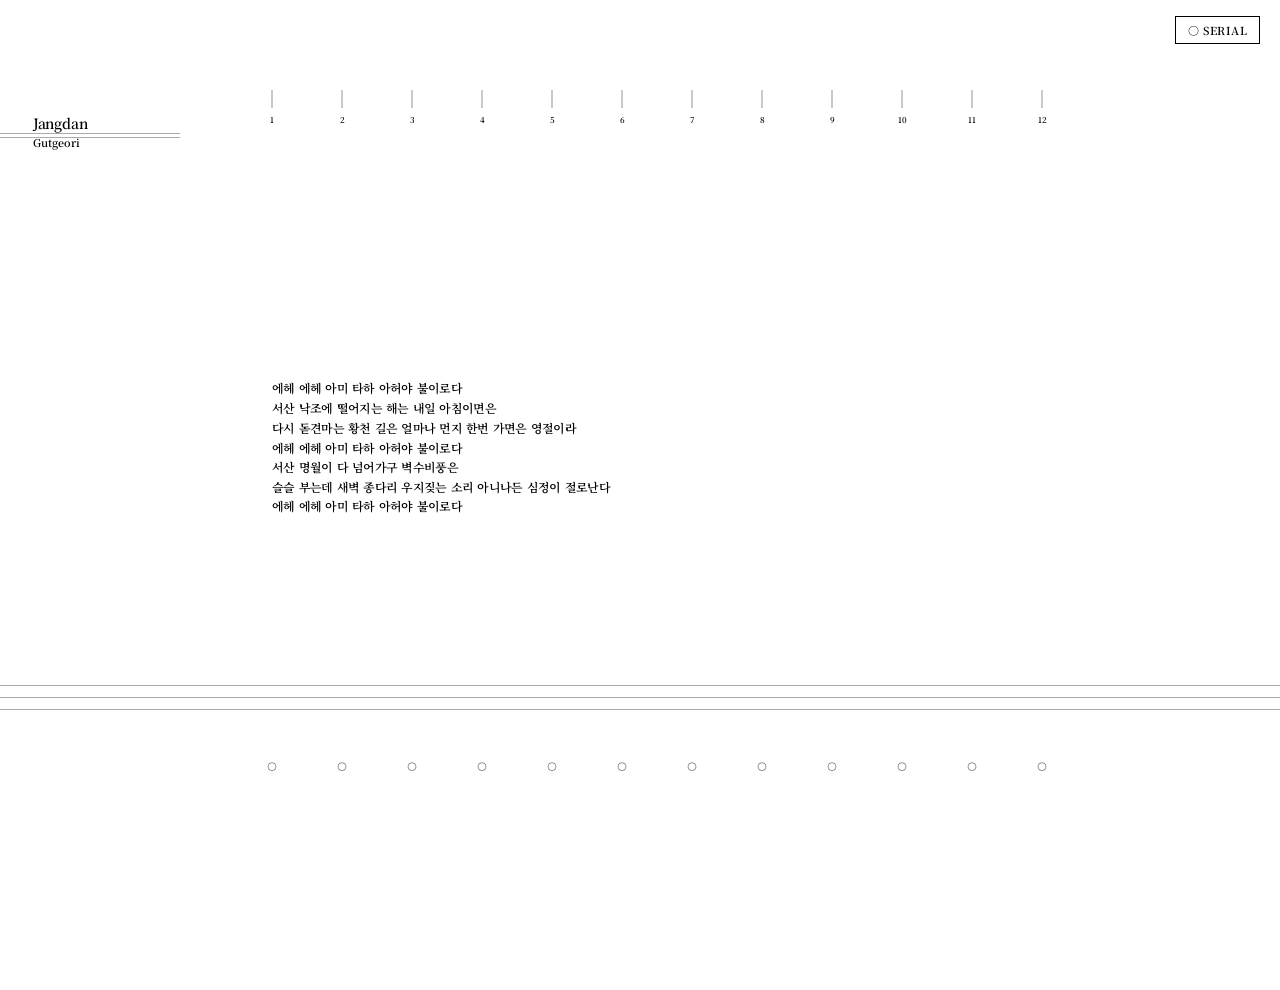
==== index.html @ 8abed6fc "Update index.html" ====
<!DOCTYPE html>
<html lang="ko">
<head>
<meta charset="UTF-8">
<meta name="viewport" content="width=device-width, initial-scale=1.0">
<title>Jangdan / Gutgeori</title>
<link rel="preconnect" href="https://fonts.googleapis.com">
<link rel="preconnect" href="https://fonts.gstatic.com" crossorigin>
<link href="https://fonts.googleapis.com/css2?family=Noto+Serif+KR:wght@300;400;500;600;700;800;900&display=swap" rel="stylesheet">
<style>
  * { margin: 0; padding: 0; box-sizing: border-box; -webkit-font-smoothing: antialiased; }

  body { background: #fff; width: 100vw; height: 100vh; overflow: hidden; }

  .screen {
    position: relative;
    width: 1920px; height: 1080px;
    transform-origin: top left;
    background: #fff;
    font-family: "Noto Serif KR", serif;
  }

  .label-jangdan {
    position: absolute;
    top: 35px; left: 49px;
    width: 118px; height: 28px;
    color: #000; font-size: 21px; font-weight: 600;
    line-height: normal; letter-spacing: -0.48px; white-space: nowrap;
  }

  .label-gutgeori {
    position: absolute;
    top: 68px; left: 49px;
    width: 118px; height: 27px;
    color: #000; font-size: 16px; font-weight: 600;
    line-height: normal; white-space: nowrap;
  }

  .rhythm-line {
    transform: scaleY(0.5);
    transform-origin: top left;
    position: absolute;
    top: 65px; left: 0;
    width: 180px; height: 1px;
    background: #000;
  }

  .lyrics-block {
    position: absolute;
    top: 435px; left: 408px;
    width: 570px; height: 205px;
    color: #000; font-size: 18px; font-weight: 600;
    line-height: 25.5px; overflow: hidden;
  }
  .lyrics-block p { white-space: nowrap; margin-bottom: 4px; }

  .translate-line {
    transform: scaleY(0.5);
    transform-origin: top left;
    position: absolute;
    left: 0; right: 0;
    height: 1px; background: #000;
  }

  #serial-btn {
    position: fixed;
    top: 16px; right: 20px;
    background: none;
    border: 1px solid #000;
    padding: 5px 12px;
    font-family: "Noto Serif KR", serif;
    font-size: 11px; font-weight: 600;
    cursor: pointer; z-index: 9999;
    letter-spacing: 0.5px;
    color: #000;
    transition: color 0.2s;
  }
  #serial-btn:hover { background: #f5f5f5; }
</style>
</head>
<body>
<button id="serial-btn" onclick="connectSerial()">○ SERIAL</button>
<div class="screen" id="screen">

  <div class="rhythm-line" style="top:65px;"></div>
  <div class="rhythm-line" style="top:71px;"></div>

  <div class="label-jangdan">Jangdan</div>
  <div class="label-gutgeori">Gutgeori</div>

  <svg style="position:absolute;top:0;left:0;width:1920px;height:1080px;pointer-events:none;overflow:visible;" id="ruler-svg"></svg>

  <div class="lyrics-block">
    <p>에헤 에헤 아미 타하 아허야 불이로다</p>
    <p>서산 낙조에 떨어지는 해는 내일 아침이면은</p>
    <p>다시 돋견마는 황천 길은 얼마나 먼지 한번 가면은 영절이라</p>
    <p>에헤 에헤 아미 타하 아허야 불이로다</p>
    <p>서산 명월이 다 넘어가구 벽수비풍은</p>
    <p>슬슬 부는데 새벽 종다리 우지짖는 소리 아니나든 심정이 절로난다</p>
    <p>에헤 에헤 아미 타하 아허야 불이로다</p>
  </div>

  <div class="translate-line" style="top:929px;"></div>
  <div class="translate-line" style="top:911px;"></div>
  <div class="translate-line" style="top:893px;"></div>

</div>

<script>
  /* ── ruler tick 위치: 408px 시작, 간격 97px 고정 ── */
  const TICK_XS = (function() {
    const xs = []; let x = 408;
    for (let i = 0; i < 12; i++) { xs.push(x); x += 105; }
    return xs;
  })();
  const TICK_WIDTH    = TICK_XS[1] - TICK_XS[0]; // 첫 간격 기준 (가변)
  const TB_LEFT  = TICK_XS[0];       // 408
  const TB_RIGHT = TICK_XS[11];      // 1068
  const TB_W     = TB_RIGHT - TB_LEFT;

  /* ruler 요소 — beat line 초기화 시 제거용 */
  const rulerTickLines  = [];
  const rulerDotCircles = [];

  (function () {
    const svg = document.getElementById('ruler-svg');
    const NS  = 'http://www.w3.org/2000/svg';
    const TICK_TOP = 0, TICK_H = 27, TICK_BTM = TICK_TOP + TICK_H;
    const NUM_Y = 50, DOT_Y = 1015, DOT_R = 6;

    for (let i = 0; i < 12; i++) {
      const cx = TICK_XS[i];

      const txt = document.createElementNS(NS, 'text');
      txt.setAttribute('x', cx); txt.setAttribute('y', NUM_Y);
      txt.setAttribute('text-anchor', 'middle');
      txt.setAttribute('font-family', '"Noto Serif KR", serif');
      txt.setAttribute('font-size', '12'); txt.setAttribute('font-weight', '600');
      txt.setAttribute('fill', '#000');
      txt.textContent = i + 1;
      svg.appendChild(txt);

      const ln = document.createElementNS(NS, 'line');
      ln.setAttribute('x1', cx); ln.setAttribute('y1', TICK_TOP);
      ln.setAttribute('x2', cx); ln.setAttribute('y2', TICK_BTM);
      ln.setAttribute('stroke', '#000'); ln.setAttribute('stroke-width', '0.65');
      svg.appendChild(ln);
      rulerTickLines.push(ln);

      const c = document.createElementNS(NS, 'circle');
      c.setAttribute('cx', cx); c.setAttribute('cy', DOT_Y); c.setAttribute('r', DOT_R);
      c.setAttribute('fill', 'none'); c.setAttribute('stroke', '#000');
      c.setAttribute('stroke-width', '0.65');
      svg.appendChild(c);
      rulerDotCircles.push(c);
    }
  })();

  /* ── 반응형 scale ── */
  let currentScale = 1;
  function scaleScreen() {
    const el = document.getElementById('screen');
    currentScale = Math.min(window.innerWidth / 1920, window.innerHeight / 1080);
    el.style.transform  = `scale(${currentScale})`;
    el.style.marginLeft = `${(window.innerWidth  - 1920 * currentScale) / 2}px`;
    el.style.marginTop  = `${(window.innerHeight - 1080 * currentScale) / 2}px`;

    const marginX = (window.innerWidth - 1920 * currentScale) / 2;
    const extraPx = marginX / currentScale;

    document.querySelectorAll('.rhythm-line').forEach(el => {
      /* 왼쪽 끝까지 연장, 오른쪽은 화면 기준 180px */
      el.style.left  = `${-extraPx}px`;
      el.style.width = `${180 / currentScale + extraPx}px`;
    });
    document.querySelectorAll('.translate-line').forEach(el => {
      /* 양쪽 끝 모두 화면 끝까지 연장 */
      el.style.left  = `${-extraPx}px`;
      el.style.right = `${-extraPx}px`;
    });
  }
  scaleScreen();
  window.addEventListener('resize', scaleScreen);

  /* ══════════════════════════
     PLAY / PAUSE / REPLAY 로직
  ══════════════════════════ */
  const screenEl = document.getElementById('screen');

  const LINE_START_X = -10, LINE_END_X = 1960, ERASE_DUR = 2000;
  function easeOut(t) { return 1 - Math.pow(1 - t, 3); }

  const SENTENCES = [
    "에헤 에헤 아미 타하 아허야 불이로다",
    "서산 낙조에 떨어지는 해는 내일 아침이면은",
    "다시 돋견마는 황천 길은 얼마나 먼지 한번 가면은 영절이라",
    "에헤 에헤 아미 타하 아허야 불이로다",
    "서산 명월이 다 넘어가구 벽수비풍은",
    "슬슬 부는데 새벽 종다리 우지짖는 소리 아니나든 심정이 절로난다",
    "에헤 에헤 아미 타하 아허야 불이로다"
  ];
  const BEAT_PATTERN = [3, 0, 2, 3, 1, 1, 3, 0, 2, 3, 1, 1];
  const ALL_WORDS = SENTENCES.join(' ').split(' ').reduce((acc, w, i, arr) => {
    if (w === '아미' && arr[i + 1] === '타하') acc.push('아미 타하');
    else if (w === '타하' && arr[i - 1] === '아미') { }
    else acc.push(w);
    return acc;
  }, []);

  const ROW_TOP_START = 457;
  const ROW_GAP       = 26;
  const BEAT_MS       = 500;
  const NUM_BASE_X    = 1900;

  /* tick별 width: 다음 tick까지 거리 */
  function tickWidth(col) {
    if (col < 11) return TICK_XS[col + 1] - TICK_XS[col];
    return 200;
  }

  function buildEvents() {
    const events = [];
    let wc = 0, beat = 0;
    while (wc < ALL_WORDS.length) {
      const col = beat % 12, row = Math.floor(beat / 12), style = BEAT_PATTERN[col];
      let word = null;
      if (style !== 0 && wc < ALL_WORDS.length) word = ALL_WORDS[wc++];
      events.push({ word, row, col, style });
      beat++;
      if (style === 0 && wc >= ALL_WORDS.length) break;
    }
    while (beat % 12 !== 0) {
      events.push({ word: null, row: Math.floor(beat / 12), col: beat % 12, style: BEAT_PATTERN[beat % 12] });
      beat++;
    }
    return events;
  }

  function getWordStyle(style) {
    const base = `position:absolute;color:#000;font-family:"Noto Serif KR",serif;
      font-size:18px;font-style:normal;line-height:normal;
      white-space:nowrap;
      cursor:ew-resize;user-select:none;`;
    if (style === 3) return base + 'font-weight:800;';
    if (style === 2) return base + 'font-weight:500;';
    if (style === 1) return base + 'font-weight:500;letter-spacing:11px;';
    return base;
  }

  let appState    = 'idle';
  const EVENTS    = buildEvents();
  const TOTAL_DUR = EVENTS.length * BEAT_MS;
  let wordElapsed = 0, wordStartTs = null, wordRafId = null, nextBeatIdx = 0;
  let wordEls     = [];
  let timeBar     = null, coverBox = null;
  let playbackRate = 1;
  const rowOffsets = [0, 0, 0, 0, 0];

  /* ── Beat Line System ── */
  const COL_DOT_Y    = 1015;
  const LINE_EXT_H   = 1100;
  const LINE_EXT_DUR = 400;
  const DRAG_FULL_PX = 80;
  const SYNC_RATIO   = 0.7;

  let beatLineSvg      = null;
  let beatLineEls      = [];
  let beatDotEls       = [];
  let beatDotOffsetX   = Array(12).fill(0);
  let beatDotOffsetY   = Array(12).fill(0);
  let beatLineExtended = Array(12).fill(false);
  let colLatestWordEl  = Array(12).fill(null);
  let colBaseY         = Array(12).fill(1015);
  let lastSentRow      = -1;
  let colDragCol       = -1;
  let colDragStartMX   = 0, colDragStartMY = 0;
  let colDragStartOff  = 0, colDragStartOffY = 0;
  let dragAxis         = null;

  function styleBaseY(style) {
    if (style === 3) return COL_DOT_Y - 50;
    if (style === 2) return COL_DOT_Y;
    return COL_DOT_Y + 50;
  }

  function applyDynamicStyle(el, baseStyle, t) {
    t = Math.max(-1, Math.min(1, t));
    let weight, spacing;
    if (baseStyle === 3) {
      weight = t >= 0 ? 800 : 800 + (500-800)*(-t); spacing = 0;
    } else if (baseStyle === 2) {
      const tn = t * (80/50);
      if (t >= 0) { weight = 500 + 300 * Math.min(tn, 1); spacing = 0; }
      else         { weight = 500; spacing = 11 * Math.min(-tn, 1); }
    } else if (baseStyle === 1) {
      if (t >= 0) { weight = 500 + 300 * t; spacing = 11 * (1 - t); }
      else        { weight = 500; spacing = 11; }
    } else return;
    el.style.fontWeight    = Math.round(weight / 100) * 100;
    el.style.letterSpacing = spacing > 0.1 ? spacing + 'px' : '';
  }

  function initBeatLines() {
    const NS = 'http://www.w3.org/2000/svg';
    lastSentRow = -1;
    beatDotOffsetX.fill(0); beatDotOffsetY.fill(0);
    colLatestWordEl.fill(null);
    colBaseY.fill(COL_DOT_Y);

    if (beatLineSvg) {
      beatLineEls.forEach((ln, i) => {
        beatLineExtended[i] = false;
        animateLineExtend(i, 0);
        const x = TICK_XS[i];
        if (beatDotEls[i]) { beatDotEls[i].setAttribute('cx', x); beatDotEls[i].setAttribute('cy', COL_DOT_Y); beatDotEls[i].setAttribute('fill', 'none'); }
        if (ln) { ln.setAttribute('x2', x); ln.setAttribute('y2', 0); }
      });
      return;
    }

    rulerTickLines.forEach(el => el.remove());
    rulerDotCircles.forEach(el => el.remove());

    beatLineSvg = document.createElementNS(NS, 'svg');
    beatLineSvg.style.cssText = `position:absolute;top:0;left:0;width:1920px;height:1200px;pointer-events:none;overflow:visible;z-index:15;`;
    screenEl.appendChild(beatLineSvg);

    for (let i = 0; i < 12; i++) {
      const x = TICK_XS[i];
      const ln = document.createElementNS(NS, 'line');
      ln.setAttribute('x1', x); ln.setAttribute('y1', 0);
      ln.setAttribute('x2', x); ln.setAttribute('y2', 0);
      ln.setAttribute('stroke', '#000'); ln.setAttribute('stroke-width', '0.65');
      beatLineSvg.appendChild(ln); beatLineEls.push(ln);

      const dot = document.createElementNS(NS, 'circle');
      dot.setAttribute('cx', x); dot.setAttribute('cy', COL_DOT_Y);
      dot.setAttribute('r', 6); dot.setAttribute('fill', 'none');
      dot.setAttribute('stroke', '#000'); dot.setAttribute('stroke-width', '0.65');
      dot.style.pointerEvents = 'all'; dot.style.cursor = 'move';
      beatLineSvg.appendChild(dot); beatDotEls.push(dot);

      (function(col) {
        dot.addEventListener('mousedown', (e) => {
          if (e.button !== 0) return;
          colDragCol = col; colDragStartMX = e.clientX; colDragStartMY = e.clientY;
          colDragStartOff = beatDotOffsetX[col]; colDragStartOffY = beatDotOffsetY[col];
          dragAxis = null;
          e.preventDefault(); e.stopPropagation();
        });
        dot.addEventListener('dblclick', (e) => { e.stopPropagation(); resetBeatLine(col); });
      })(i);
    }
  }

  window.addEventListener('mousemove', (e) => {
    if (colDragCol < 0) return;
    if (dragAxis === null) {
      const adx = Math.abs(e.clientX - colDragStartMX);
      const ady = Math.abs(e.clientY - colDragStartMY);
      if (adx >= 5 || ady >= 5) dragAxis = adx >= ady ? 'x' : 'y';
      else return;
    }
    const col = colDragCol;
    const dx  = (e.clientX - colDragStartMX) / currentScale;
    const dy  = (e.clientY - colDragStartMY) / currentScale;

    if (dragAxis === 'x') {
      beatDotOffsetX[col] = colDragStartOff + dx * SYNC_RATIO;
      const dotY = colBaseY[col] + beatDotOffsetY[col];
      const dotX = TICK_XS[col] + beatDotOffsetX[col] * dotY / LINE_EXT_H;
      if (beatDotEls[col])  beatDotEls[col].setAttribute('cx', dotX);
      if (beatLineEls[col]) beatLineEls[col].setAttribute('x2', TICK_XS[col] + beatDotOffsetX[col]);
    } else {
      const rawOff = colDragStartOffY + dy * SYNC_RATIO;
      const minOff = colBaseY[col] === COL_DOT_Y - 50 ?   0 : colBaseY[col] === COL_DOT_Y + 50 ? -100 : -50;
      const maxOff = colBaseY[col] === COL_DOT_Y + 50 ?   0 : colBaseY[col] === COL_DOT_Y - 50 ?  100 :  50;
      beatDotOffsetY[col] = Math.max(minOff, Math.min(maxOff, rawOff));
      const dotY = colBaseY[col] + beatDotOffsetY[col];
      const interp = TICK_XS[col] + beatDotOffsetX[col] * dotY / LINE_EXT_H;
      if (beatDotEls[col]) { beatDotEls[col].setAttribute('cx', interp); beatDotEls[col].setAttribute('cy', dotY); }
      const el = colLatestWordEl[col];
      if (el && el._baseStyle !== undefined) applyDynamicStyle(el, el._baseStyle, -beatDotOffsetY[col] / DRAG_FULL_PX);
    }
  });
  window.addEventListener('mouseup', () => { colDragCol = -1; dragAxis = null; });

  /* ── Ruler 토글 ── */
  let rulerLinesCollapsed = false;
  const rulerResetOverlay = document.createElement('div');
  rulerResetOverlay.style.cssText = `position:absolute;top:0;left:${TB_LEFT}px;width:${TB_W}px;height:27px;cursor:pointer;z-index:16;`;
  rulerResetOverlay.addEventListener('click', () => {
    const dur = 400;
    if (!rulerLinesCollapsed) {
      rulerLinesCollapsed = true;
      for (let col = 0; col < 12; col++) {
        const fromX2 = parseFloat(beatLineEls[col]?.getAttribute('x2')) || TICK_XS[col];
        const fromY2 = parseFloat(beatLineEls[col]?.getAttribute('y2')) || 0;
        let ts0 = null;
        (function(c, fx2, fy2) {
          function anim(ts) {
            if (!ts0) ts0 = ts;
            const t = Math.min((ts - ts0) / dur, 1), ease = 1 - Math.pow(1 - t, 3);
            if (beatLineEls[c]) { beatLineEls[c].setAttribute('x2', fx2+(TICK_XS[c]-fx2)*ease); beatLineEls[c].setAttribute('y2', fy2+(27-fy2)*ease); }
            if (t < 1) requestAnimationFrame(anim);
            else { beatLineExtended[c] = false; if (beatLineEls[c]) { beatLineEls[c].setAttribute('x2', TICK_XS[c]); beatLineEls[c].setAttribute('y2', 27); } }
          }
          requestAnimationFrame(anim);
        })(col, fromX2, fromY2);
      }
    } else {
      rulerLinesCollapsed = false;
      for (let col = 0; col < 12; col++) {
        const targetX2 = TICK_XS[col] + beatDotOffsetX[col];
        let ts0 = null;
        (function(c, tx2) {
          function anim(ts) {
            if (!ts0) ts0 = ts;
            const t = Math.min((ts - ts0) / dur, 1), ease = 1 - Math.pow(1 - t, 3);
            if (beatLineEls[c]) { beatLineEls[c].setAttribute('x2', TICK_XS[c] + (tx2 - TICK_XS[c]) * ease); beatLineEls[c].setAttribute('y2', 27 + (LINE_EXT_H - 27) * ease); }
            if (t < 1) requestAnimationFrame(anim);
            else { beatLineExtended[c] = true; if (beatLineEls[c]) { beatLineEls[c].setAttribute('x2', tx2); beatLineEls[c].setAttribute('y2', LINE_EXT_H); } }
          }
          requestAnimationFrame(anim);
        })(col, targetX2);
      }
    }
  });

  function resetBeatLine(col) {
    const fromX = beatDotOffsetX[col], fromY = beatDotOffsetY[col];
    const dur = 350; let ts0 = null;
    function anim(ts) {
      if (!ts0) ts0 = ts;
      const t = Math.min((ts - ts0) / dur, 1), ease = 1 - Math.pow(1 - t, 3);
      const curOffX = fromX*(1-ease), curOffY = fromY*(1-ease);
      const dotY = colBaseY[col] + curOffY;
      const dotX = TICK_XS[col] + curOffX * dotY / LINE_EXT_H;
      if (beatDotEls[col])  { beatDotEls[col].setAttribute('cx', dotX); beatDotEls[col].setAttribute('cy', dotY); }
      if (beatLineEls[col]) beatLineEls[col].setAttribute('x2', TICK_XS[col] + curOffX);
      const el = colLatestWordEl[col];
      if (el && el._baseStyle !== undefined) applyDynamicStyle(el, el._baseStyle, -curOffY / DRAG_FULL_PX);
      if (t < 1) requestAnimationFrame(anim);
      else {
        beatDotOffsetX[col] = 0; beatDotOffsetY[col] = 0;
        const baseY = colBaseY[col];
        if (beatDotEls[col])  { beatDotEls[col].setAttribute('cx', TICK_XS[col]); beatDotEls[col].setAttribute('cy', baseY); }
        if (beatLineEls[col]) { beatLineEls[col].setAttribute('x2', TICK_XS[col]); beatLineEls[col].setAttribute('y2', beatLineExtended[col] ? LINE_EXT_H : 0); }
      }
    }
    requestAnimationFrame(anim);
  }

  function animateLineExtend(col, targetY2) {
    const ln = beatLineEls[col]; if (!ln) return;
    const startY2 = parseFloat(ln.getAttribute('y2')) || 0;
    if (Math.abs(startY2 - targetY2) < 1) return;
    const dur = LINE_EXT_DUR; let ts0 = null;
    function anim(ts) {
      if (!ts0) ts0 = ts;
      const t = Math.min((ts - ts0) / dur, 1), ease = 1 - Math.pow(1 - t, 3);
      ln.setAttribute('y2', startY2 + (targetY2 - startY2) * ease);
      if (t < 1) requestAnimationFrame(anim);
      else { ln.setAttribute('y2', targetY2); beatLineExtended[col] = (targetY2 > 0); }
    }
    requestAnimationFrame(anim);
  }

  let numElsCreated = false;
  const numHandles  = [];

  function setBtn(l) { /* 버튼 없음 — 콘솔만 */ console.log('[state]', l); }

  function createNumHandles() {
    if (numElsCreated) { numHandles.forEach(h => h.el.style.visibility = 'visible'); return; }
    numElsCreated = true;
    for (let n = 0; n < 5; n++) {
      const el = document.createElement('div');
      const top = ROW_TOP_START + n * ROW_GAP;
      el.style.cssText = `position:absolute;top:${top}px;left:${NUM_BASE_X}px;
        transform:translateX(-50%);width:35px;text-align:center;color:#000;
        font-family:"Noto Serif KR",serif;font-size:12px;font-weight:600;
        line-height:normal;cursor:ew-resize;user-select:none;visibility:hidden;z-index:20;`;
      el.textContent = n + 1;
      screenEl.appendChild(el);
      numHandles.push({ el, row: n, currentX: NUM_BASE_X });
      setupNumDrag(numHandles[n]);
    }
  }

  let rowDragging = false, rowDragIdx = -1, rowDragStartMX = 0, rowDragStartOffset = 0, rowDragStartNumX = 0;

  function startRowDrag(rowIdx, mouseX) {
    rowDragging = true; rowDragIdx = rowIdx; rowDragStartMX = mouseX;
    rowDragStartOffset = rowOffsets[rowIdx];
    rowDragStartNumX   = numHandles[rowIdx] ? numHandles[rowIdx].currentX : NUM_BASE_X;
  }

  window.addEventListener('mousemove', (e) => {
    if (!rowDragging) return;
    const dx = (e.clientX - rowDragStartMX) / currentScale;
    const handle = numHandles[rowDragIdx];
    if (handle) { handle.currentX = (((rowDragStartNumX + dx) % 1920) + 1920) % 1920; handle.el.style.left = handle.currentX + 'px'; }
    rowOffsets[rowDragIdx] = rowDragStartOffset + dx;
    wordEls.forEach(({ el, originalLeft, row }) => {
      if (row === rowDragIdx) el.style.left = ((( originalLeft + rowOffsets[rowDragIdx]) % 1920 + 1920) % 1920) + 'px';
    });
  });
  window.addEventListener('mouseup', () => { rowDragging = false; });

  function resetRowAnim(rowIdx) {
    const handle = numHandles[rowIdx];
    const fromX = handle ? handle.currentX : NUM_BASE_X;
    const fromOffset = rowOffsets[rowIdx];
    const dur = 350; let startTs = null;
    function anim(ts) {
      if (!startTs) startTs = ts;
      const t = Math.min((ts - startTs) / dur, 1), ease = 1 - Math.pow(1 - t, 3);
      rowOffsets[rowIdx] = fromOffset * (1 - ease);
      if (handle) { handle.currentX = fromX + (NUM_BASE_X - fromX) * ease; handle.el.style.left = handle.currentX + 'px'; }
      wordEls.forEach(({ el, originalLeft, row }) => {
        if (row === rowIdx) el.style.left = (((originalLeft + rowOffsets[rowIdx]) % 1920 + 1920) % 1920) + 'px';
      });
      if (t < 1) requestAnimationFrame(anim);
      else { rowOffsets[rowIdx] = 0; if (handle) { handle.currentX = NUM_BASE_X; handle.el.style.left = NUM_BASE_X + 'px'; } }
    }
    requestAnimationFrame(anim);
  }

  function setupNumDrag(handle) {
    handle.el.addEventListener('mousedown', (e) => {
      if (e.button !== 0) return;
      startRowDrag(handle.row, e.clientX);
      e.preventDefault(); e.stopPropagation();
    });
    handle.el.addEventListener('dblclick', (e) => { e.stopPropagation(); resetRowAnim(handle.row); });
  }

  /* ── 키보드 / 시리얼 공용 액션 함수 ── */
  let selectedCol = -1;
  const COL_MOVE_STEP = 10;
  const ROW_MOVE_STEP = 10;
  const VOL_STEP = 8;
  const SPD_STEP = 0.1, SPD_MIN = 0.25, SPD_MAX = 3.0;

  function doPlay() {
    if      (appState === 'idle')    startErase();
    else if (appState === 'playing') pauseWords();
    else if (appState === 'paused')  resumeWords();
    else if (appState === 'ended')   replayWords();
  }
  function doChange() { window.location.href = '2.world_list.html'; }
  function doErase() {
    // ── 재생 루프 중단 ──
    if (wordRafId) { cancelAnimationFrame(wordRafId); wordRafId = null; }

    // ── 상태 변수 초기화 ──
    appState = 'idle'; wordElapsed = 0; wordStartTs = null;
    nextBeatIdx = 0; playbackRate = 1; lastSentRow = -1;
    selectedCol = -1; rulerLinesCollapsed = false;
    colLatestWordEl.fill(null);

    // ── 단어 요소 전체 제거 ──
    wordEls.forEach(({ el }) => el.remove()); wordEls = [];

    // ── 진행 바 / 커버 박스 제거 ──
    if (timeBar) { timeBar.remove(); timeBar = null; }
    if (coverBox) { coverBox.remove(); coverBox = null; }
    if (rulerResetOverlay.parentNode) rulerResetOverlay.remove();

    // ── 문장 위치: 단어가 이미 제거됐으므로 데이터만 즉시 리셋 ──
    rowOffsets.fill(0);
    numHandles.forEach(h => {
      h.currentX = NUM_BASE_X;
      h.el.style.left   = NUM_BASE_X + 'px';
      h.el.style.visibility = 'hidden';
    });

    // ── 박자 원 / 선 — 현재 절대 위치에서 홈(COL_DOT_Y)으로 애니메이션 ──
    if (beatLineSvg) {
      for (let col = 0; col < 12; col++) {
        const fromX  = beatDotOffsetX[col];
        const fromAY = colBaseY[col] + beatDotOffsetY[col]; // 현재 절대 Y

        // 상태는 즉시 리셋 (애니메이션 클로저가 fromX/fromAY 캡처한 뒤)
        beatDotOffsetX[col] = 0; beatDotOffsetY[col] = 0;
        colBaseY[col] = COL_DOT_Y;

        // 선 길이 축소 애니메이션
        beatLineExtended[col] = false;
        animateLineExtend(col, 0);

        // 원 위치 애니메이션
        const dur = 350; let ts0 = null;
        (function(c, fx, fay) {
          function anim(ts) {
            if (!ts0) ts0 = ts;
            const t    = Math.min((ts - ts0) / dur, 1);
            const ease = 1 - Math.pow(1 - t, 3);
            const cy   = fay + (COL_DOT_Y - fay) * ease;
            const cx   = fx  * (1 - ease);
            const dotX = TICK_XS[c] + cx * cy / LINE_EXT_H;
            if (beatDotEls[c]) {
              beatDotEls[c].setAttribute('cx', dotX);
              beatDotEls[c].setAttribute('cy', cy);
              beatDotEls[c].setAttribute('fill', 'none');
            }
            if (beatLineEls[c]) beatLineEls[c].setAttribute('x2', TICK_XS[c] + cx);
            if (t < 1) requestAnimationFrame(anim);
            else {
              if (beatDotEls[c]) {
                beatDotEls[c].setAttribute('cx', TICK_XS[c]);
                beatDotEls[c].setAttribute('cy', COL_DOT_Y);
                beatDotEls[c].setAttribute('r', 6);
              }
              if (beatLineEls[c]) beatLineEls[c].setAttribute('x2', TICK_XS[c]);
            }
          }
          requestAnimationFrame(anim);
        })(col, fromX, fromAY);
      }
    }
  }
  function doRuler()  { rulerResetOverlay.click(); }

  function doSelectCol(col) {
    selectedCol = col;
    beatDotEls.forEach((d, i) => {
      if (!d) return;
      d.setAttribute('r', i === selectedCol ? 9 : 6);
    });
  }

  /* 엔코더 F 회전: 박자 선택 모드 — 다음/이전 컬럼 */
  function doColMove(dir) {
    if (selectedCol < 0) {
      doSelectCol(dir > 0 ? 0 : 11);
    } else {
      doSelectCol((selectedCol + dir + 12) % 12);
    }
  }

  /* 엔코더 F 회전: 위치 이동 모드 — 선택된 원 좌우 이동 */
  function doMove(dir) {
    if (selectedCol < 0 || !beatDotEls[selectedCol]) return;
    beatDotOffsetX[selectedCol] += dir * COL_MOVE_STEP * SYNC_RATIO;
    const dotY = colBaseY[selectedCol] + beatDotOffsetY[selectedCol];
    const dotX = TICK_XS[selectedCol] + beatDotOffsetX[selectedCol] * dotY / LINE_EXT_H;
    beatDotEls[selectedCol].setAttribute('cx', dotX);
    if (beatLineEls[selectedCol])
      beatLineEls[selectedCol].setAttribute('x2', TICK_XS[selectedCol] + beatDotOffsetX[selectedCol]);
  }

  /* 엔코더 E 회전: 선택된 박자의 강약 조절 */
  function doVol(dir) {
    if (selectedCol < 0) return;
    const col = selectedCol;
    const minOff = colBaseY[col] === COL_DOT_Y - 50 ?   0 : colBaseY[col] === COL_DOT_Y + 50 ? -100 : -50;
    const maxOff = colBaseY[col] === COL_DOT_Y + 50 ?   0 : colBaseY[col] === COL_DOT_Y - 50 ?  100 :  50;
    beatDotOffsetY[col] = Math.max(minOff, Math.min(maxOff, beatDotOffsetY[col] + dir * VOL_STEP));
    const dotY = colBaseY[col] + beatDotOffsetY[col];
    const dotX = TICK_XS[col] + beatDotOffsetX[col] * dotY / LINE_EXT_H;
    if (beatDotEls[col]) { beatDotEls[col].setAttribute('cx', dotX); beatDotEls[col].setAttribute('cy', dotY); }
    const el = colLatestWordEl[col];
    if (el && el._baseStyle !== undefined) applyDynamicStyle(el, el._baseStyle, -beatDotOffsetY[col] / DRAG_FULL_PX);
  }

  /* 엔코더 E 회전(속도 모드): 재생 속도 조절 */
  function doSpeed(dir) {
    if (appState !== 'playing' && appState !== 'paused') return;
    playbackRate = Math.max(SPD_MIN, Math.min(SPD_MAX, playbackRate + dir * SPD_STEP));
  }

  /* 엔코더 G 회전: 현재 연주 문장 좌우 이동 */
  function doRow(dir) {
    if (appState !== 'playing' && appState !== 'paused') return;
    const currentRow = lastSentRow >= 0 ? lastSentRow : 0;
    rowOffsets[currentRow] += dir * ROW_MOVE_STEP;
    wordEls.forEach(({ el, originalLeft, row }) => {
      if (row === currentRow)
        el.style.left = (((originalLeft + rowOffsets[currentRow]) % 1920 + 1920) % 1920) + 'px';
    });
    if (numHandles[currentRow]) {
      numHandles[currentRow].currentX = (((numHandles[currentRow].currentX + dir * ROW_MOVE_STEP) % 1920) + 1920) % 1920;
      numHandles[currentRow].el.style.left = numHandles[currentRow].currentX + 'px';
    }
  }

  /* ── 키보드 제어 ── */
  document.addEventListener('keydown', (e) => {
    if (e.code === 'Enter')     { e.preventDefault(); doRuler();  return; }
    if (e.code === 'Escape')    { doErase(); return; }
    if (e.code === 'Space')     { e.preventDefault(); doPlay();   return; }
    if (e.code === 'Backspace') { e.preventDefault(); doChange(); return; }

    /* 숫자 키 1~0, -, = → 컬럼 직접 선택 */
    const colMap = {
      'Digit1':0,'Digit2':1,'Digit3':2,'Digit4':3,'Digit5':4,
      'Digit6':5,'Digit7':6,'Digit8':7,'Digit9':8,'Digit0':9,
      'Minus':10,'Equal':11
    };
    if (colMap[e.code] !== undefined) { e.preventDefault(); doSelectCol(colMap[e.code]); return; }

    /* 좌우 화살표 → 선택된 원 이동 */
    if (selectedCol >= 0 && (e.code === 'ArrowLeft' || e.code === 'ArrowRight')) {
      e.preventDefault(); doMove(e.code === 'ArrowRight' ? 1 : -1); return;
    }

    /* A/D → 문장 이동 */
    if (e.code === 'KeyA' || e.code === 'KeyD') {
      e.preventDefault(); doRow(e.code === 'KeyD' ? 1 : -1); return;
    }
  });

  /* ══════════════════════════════
     Web Serial API
  ══════════════════════════════ */
  let serialPort = null;
  const serialBtn = document.getElementById('serial-btn');

  function handleSerialCommand(cmd) {
    switch (cmd.trim()) {
      case 'PLAY':       doPlay();      break;
      case 'CHANGE':     doChange();    break;
      case 'ERASE':      doErase();     break;
      case 'RULER':      doRuler();     break;
      case 'COL+':       doColMove(1);  break;
      case 'COL-':       doColMove(-1); break;
      case 'FSWITCH':    /* 모드 전환은 아두이노 내부에서 추적, HTML은 MOVE/COL 명령으로 구분 */ break;
      case 'MOVE+':      doMove(1);     break;
      case 'MOVE-':      doMove(-1);    break;
      case 'VOL+':       doVol(-1);     break;  /* -1 = 위로 = 강하게 */
      case 'VOL-':       doVol(1);      break;
      case 'SPD+':       doSpeed(0.1);  break;
      case 'SPD-':       doSpeed(-0.1); break;
      case 'ROW+':       doRow(1);      break;
      case 'ROW-':       doRow(-1);     break;
      case 'MODE_SPEED': /* 표시용 — 필요시 UI 업데이트 */ break;
      case 'MODE_VOL':   break;
    }
  }

  async function connectSerial() {
    if (!('serial' in navigator)) {
      alert('이 브라우저는 Web Serial API를 지원하지 않습니다.\nChrome / Edge를 사용해 주세요.');
      return;
    }
    try {
      serialPort = await navigator.serial.requestPort();
      await serialPort.open({ baudRate: 9600 });
      serialBtn.textContent = '● CONNECTED';
      serialBtn.style.color = '#1a7a1a';
      serialBtn.style.borderColor = '#1a7a1a';

      /* 라인 단위 읽기 */
      const decoder = new TextDecoderStream();
      const pipePromise = serialPort.readable.pipeTo(decoder.writable);
      const reader = decoder.readable.getReader();
      let buf = '';

      (async function readLoop() {
        try {
          while (true) {
            const { value, done } = await reader.read();
            if (done) break;
            buf += value;
            const lines = buf.split('\n');
            buf = lines.pop();   // 마지막 미완성 줄은 버퍼에 유지
            lines.forEach(line => { if (line.trim()) handleSerialCommand(line); });
          }
        } catch (err) {
          console.warn('Serial read error:', err);
        } finally {
          reader.releaseLock();
          serialBtn.textContent = '○ SERIAL';
          serialBtn.style.color = '#000';
          serialBtn.style.borderColor = '#000';
        }
      })();

    } catch (err) {
      if (err.name !== 'NotFoundError') console.error('Serial connect error:', err);
    }
  }

  /* ── 1. Erase 애니메이션 ── */
  function startErase() {
    appState = 'erasing'; setBtn('PAUSE');
    createNumHandles();

    const eraseLine = document.createElement('div');
    eraseLine.style.cssText = `position:absolute;top:430px;width:5px;height:200px;background:#000;pointer-events:none;`;
    coverBox = document.createElement('div');
    coverBox.style.cssText = `position:absolute;top:437px;left:0;width:0;height:205px;background:#fff;pointer-events:none;`;
    screenEl.appendChild(coverBox);
    screenEl.appendChild(eraseLine);

    let numShown = false, eraseStartTs = null;
    function eraseLoop(ts) {
      if (!eraseStartTs) eraseStartTs = ts;
      const t     = Math.min((ts - eraseStartTs) / ERASE_DUR, 1);
      const lineX = LINE_START_X + (LINE_END_X - LINE_START_X) * easeOut(t);
      eraseLine.style.left = lineX + 'px';
      coverBox.style.width = Math.max(0, lineX) + 'px';
      if (!numShown && lineX >= 1900) { numHandles.forEach(h => h.el.style.visibility = 'visible'); numShown = true; }
      if (t < 1) requestAnimationFrame(eraseLoop);
      else { eraseLine.remove(); coverBox.style.width = '1920px'; setTimeout(() => startWords(), 500); }
    }
    requestAnimationFrame(eraseLoop);
  }

  /* ── 2. Word 애니메이션 시작 ── */
  function startWords() {
    timeBar = document.createElement('div');
    timeBar.style.cssText = `position:absolute;top:27px;left:${TB_LEFT}px;height:2.5px;width:0;background:#000;pointer-events:none;z-index:5;`;
    screenEl.appendChild(timeBar);
    if (!rulerResetOverlay.parentNode) screenEl.appendChild(rulerResetOverlay);
    initBeatLines();
    wordElapsed = 0; nextBeatIdx = 0; wordEls = [];
    appState = 'playing'; wordStartTs = null; playbackRate = 1;
    wordRafId = requestAnimationFrame(wordLoop);
  }

  /* ── Word rAF 루프 ── */
  function wordLoop(ts) {
    if (!wordStartTs) wordStartTs = ts;
    const dt = ts - wordStartTs; wordStartTs = ts;
    wordElapsed = Math.max(0, Math.min(TOTAL_DUR, wordElapsed + dt * playbackRate));

    if (playbackRate < 0) {
      wordEls = wordEls.filter(({ el, beatIndex }) => {
        if (beatIndex * BEAT_MS > wordElapsed) { el.remove(); return false; }
        return true;
      });
      nextBeatIdx = Math.min(nextBeatIdx, Math.floor(wordElapsed / BEAT_MS) + 1);
    }

    while (nextBeatIdx < EVENTS.length && wordElapsed >= nextBeatIdx * BEAT_MS) {
      const ev = EVENTS[nextBeatIdx];

      if (ev.row !== lastSentRow) {
        if (lastSentRow >= 0 && beatDotEls.length) beatDotEls.forEach(d => { if (d) d.setAttribute('fill', 'none'); });
        lastSentRow = ev.row;
      }

      if (beatLineSvg && ev.row === 0 && !beatLineExtended[ev.col]) animateLineExtend(ev.col, LINE_EXT_H);
      if (beatDotEls[ev.col]) beatDotEls[ev.col].setAttribute('fill', '#000');

      const newBase = styleBaseY(ev.style);
      if (newBase !== colBaseY[ev.col]) {
        const oldAbsY = colBaseY[ev.col] + beatDotOffsetY[ev.col];
        colBaseY[ev.col] = newBase;
        const minOff = newBase === COL_DOT_Y - 50 ? 0 : newBase === COL_DOT_Y + 50 ? -100 : -50;
        const maxOff = newBase === COL_DOT_Y + 50 ? 0 : newBase === COL_DOT_Y - 50 ?  100 :  50;
        beatDotOffsetY[ev.col] = Math.max(minOff, Math.min(maxOff, oldAbsY - newBase));
        const fromY = parseFloat(beatDotEls[ev.col]?.getAttribute('cy')) || COL_DOT_Y;
        const toY   = newBase + beatDotOffsetY[ev.col];
        const fromX = parseFloat(beatDotEls[ev.col]?.getAttribute('cx')) || TICK_XS[ev.col];
        const toX   = TICK_XS[ev.col] + beatDotOffsetX[ev.col] * toY / LINE_EXT_H;
        const dur = 200; let ts0 = null;
        (function(c, fy, ty, fx, tx) {
          function anim(ts) {
            if (!ts0) ts0 = ts;
            const t = Math.min((ts - ts0) / dur, 1), ease = 1 - Math.pow(1 - t, 3);
            if (beatDotEls[c]) { beatDotEls[c].setAttribute('cy', fy + (ty - fy) * ease); beatDotEls[c].setAttribute('cx', fx + (tx - fx) * ease); }
            if (t < 1) requestAnimationFrame(anim);
          }
          requestAnimationFrame(anim);
        })(ev.col, fromY, toY, fromX, toX);
      }

      if (ev.word) {
        const el = document.createElement('div');
        const top = ROW_TOP_START + ev.row * ROW_GAP;
        const originalLeft = TICK_XS[ev.col];
        const colApplied = beatDotOffsetX[ev.col] !== 0 ? beatDotOffsetX[ev.col] * top / COL_DOT_Y : 0;
        const baseLeft = originalLeft + colApplied;
        el.style.cssText = getWordStyle(ev.style) +
          `top:${top}px;left:${(((baseLeft + rowOffsets[ev.row]) % 1920) + 1920) % 1920}px;` +
          `width:${tickWidth(ev.col)}px;`;
        el.textContent = ev.word;
        el._baseStyle = ev.style;
        colLatestWordEl[ev.col] = el;
        el.addEventListener('mousedown', (e) => { if (e.button !== 0) return; startRowDrag(ev.row, e.clientX); e.preventDefault(); e.stopPropagation(); });
        el.addEventListener('dblclick', (e) => { e.stopPropagation(); resetRowAnim(ev.row); });
        screenEl.appendChild(el);
        wordEls.push({ el, beatIndex: nextBeatIdx, originalLeft: baseLeft, row: ev.row });
      }
      nextBeatIdx++;
    }

    timeBar.style.width = (Math.min(wordElapsed / TOTAL_DUR, 1) * TB_W) + 'px';
    if (wordElapsed < TOTAL_DUR) { wordRafId = requestAnimationFrame(wordLoop); }
    else { timeBar.style.width = TB_W + 'px'; appState = 'ended'; setBtn('REPLAY'); }
  }

  function pauseWords() { cancelAnimationFrame(wordRafId); wordRafId = null; wordStartTs = null; appState = 'paused'; setBtn('PLAY'); }
  function resumeWords() { appState = 'playing'; wordStartTs = null; playbackRate = 1; setBtn('PAUSE'); wordRafId = requestAnimationFrame(wordLoop); }

  function replayWords() {
    const startW = parseFloat(timeBar.style.width) || 0;
    const RESET_DUR = 350; let resetTs = null;
    function resetLoop(ts) {
      if (!resetTs) resetTs = ts;
      const t = Math.min((ts - resetTs) / RESET_DUR, 1);
      timeBar.style.width = (startW * (1 - t)) + 'px';
      if (t < 1) requestAnimationFrame(resetLoop);
      else {
        wordEls.forEach(({ el }) => el.remove()); wordEls = [];
        if (coverBox) coverBox.style.width = '1920px';
        lastSentRow = -1; colLatestWordEl.fill(null);
        wordElapsed = 0; nextBeatIdx = 0;
        appState = 'playing'; wordStartTs = null; playbackRate = 1;
        setBtn('PAUSE'); wordRafId = requestAnimationFrame(wordLoop);
      }
    }
    requestAnimationFrame(resetLoop);
  }

  /* ── 스크롤 박자 이동 ── */
  window.addEventListener('wheel', (e) => {
    if (appState !== 'playing' && appState !== 'paused') return;
    e.preventDefault();
    const isMouse = e.deltaMode === 1 || Math.abs(e.deltaY) >= 50;
    const divisor = isMouse ? 3 : 8;
    const jump = e.deltaY > 0 ? BEAT_MS / divisor : -(BEAT_MS / divisor);
    wordElapsed = Math.max(0, Math.min(TOTAL_DUR - 1, wordElapsed + jump));
    wordStartTs = null;
    if (jump < 0) {
      wordEls = wordEls.filter(({ el, beatIndex }) => { if (beatIndex * BEAT_MS > wordElapsed) { el.remove(); return false; } return true; });
      nextBeatIdx = Math.min(nextBeatIdx, Math.floor(wordElapsed / BEAT_MS) + 1);
    }
    if (timeBar) timeBar.style.width = (Math.min(wordElapsed / TOTAL_DUR, 1) * TB_W) + 'px';
    if (appState === 'paused') resumeWords();
  }, { passive: false });

</script>
</body>
</html>
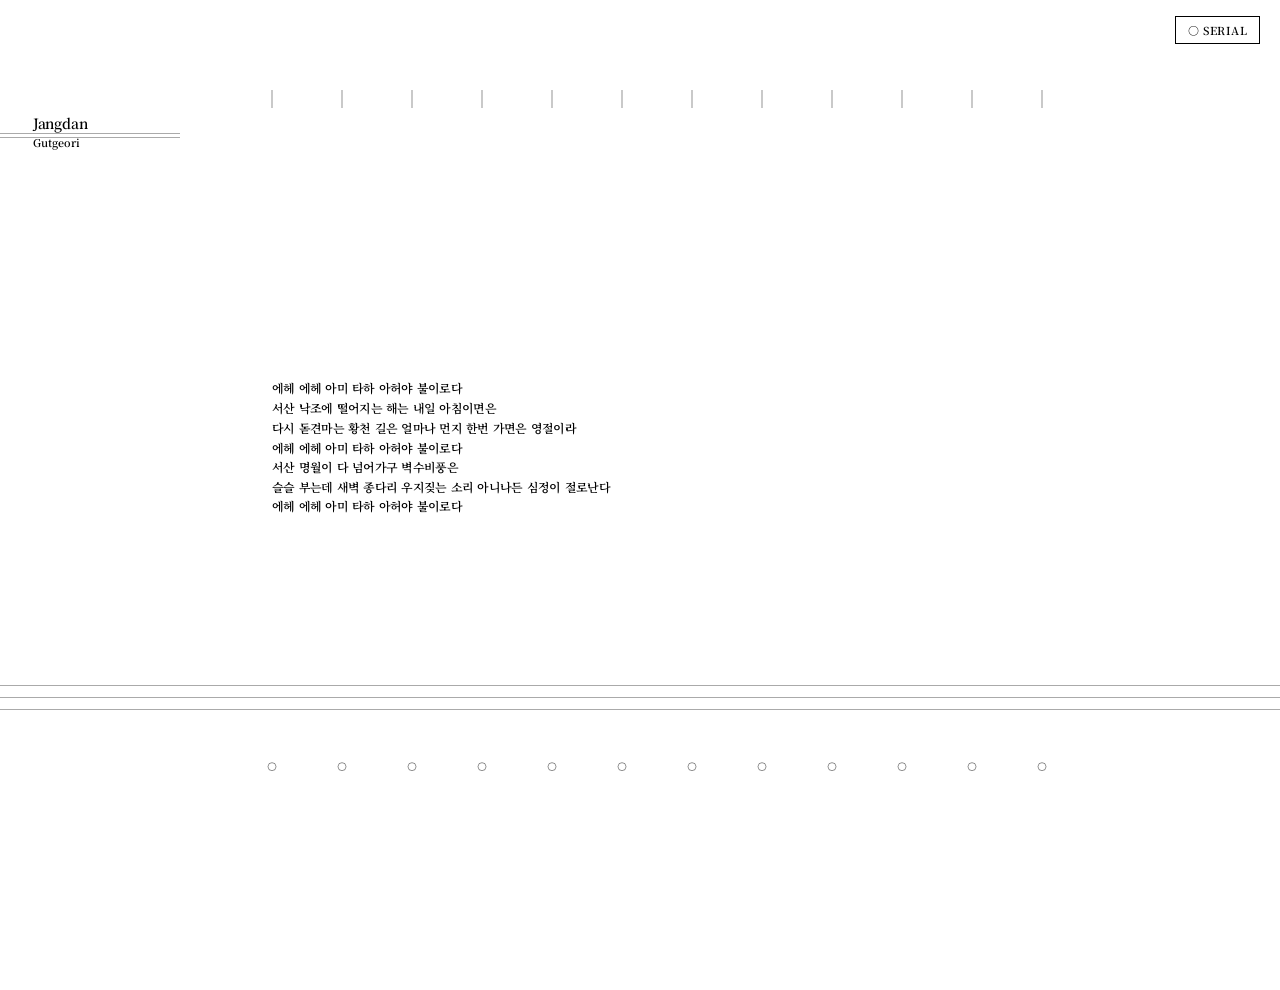
==== commit 117283a3: "Update index.html" ====
--- a/index.html
+++ b/index.html
@@ -560,42 +560,63 @@
     selectedCol = -1; rulerLinesCollapsed = false;
     colLatestWordEl.fill(null);
 
-    // ── 단어 요소 전체 제거 ──
-    wordEls.forEach(({ el }) => el.remove()); wordEls = [];
-
-    // ── 진행 바 / 커버 박스 제거 ──
+    // ── 진행 바 / 커버 박스 / 오버레이 제거 ──
     if (timeBar) { timeBar.remove(); timeBar = null; }
     if (coverBox) { coverBox.remove(); coverBox = null; }
     if (rulerResetOverlay.parentNode) rulerResetOverlay.remove();
 
-    // ── 문장 위치: 단어가 이미 제거됐으므로 데이터만 즉시 리셋 ──
-    rowOffsets.fill(0);
-    numHandles.forEach(h => {
-      h.currentX = NUM_BASE_X;
-      h.el.style.left   = NUM_BASE_X + 'px';
-      h.el.style.visibility = 'hidden';
+    // ── 단어 애니메이션: 현재 화면 위치 → TICK_XS[col] 원래 자리 ──
+    const animWords    = wordEls.splice(0);
+    const fromHandleXs = numHandles.map(h => h.currentX);
+
+    // 애니메이션 시작 전 현재 시각적 위치 캡처
+    animWords.forEach(w => {
+      w.fromLeft = parseFloat(w.el.style.left) || 0;
+      w.toLeft   = TICK_XS[w.col];
+    });
+
+    const DUR = 350; let wTs0 = null;
+    requestAnimationFrame(function wordAnimLoop(ts) {
+      if (!wTs0) wTs0 = ts;
+      const t    = Math.min((ts - wTs0) / DUR, 1);
+      const ease = 1 - Math.pow(1 - t, 3);
+
+      animWords.forEach(w => {
+        w.el.style.left = (w.fromLeft + (w.toLeft - w.fromLeft) * ease) + 'px';
+      });
+      numHandles.forEach((h, i) => {
+        h.currentX      = fromHandleXs[i] + (NUM_BASE_X - fromHandleXs[i]) * ease;
+        h.el.style.left = h.currentX + 'px';
+      });
+
+      if (t < 1) {
+        requestAnimationFrame(wordAnimLoop);
+      } else {
+        animWords.forEach(({ el }) => el.remove());
+        rowOffsets.fill(0);
+        numHandles.forEach(h => {
+          h.currentX            = NUM_BASE_X;
+          h.el.style.left       = NUM_BASE_X + 'px';
+          h.el.style.visibility = 'hidden';
+        });
+      }
     });
 
     // ── 박자 원 / 선 — 현재 절대 위치에서 홈(COL_DOT_Y)으로 애니메이션 ──
     if (beatLineSvg) {
       for (let col = 0; col < 12; col++) {
         const fromX  = beatDotOffsetX[col];
-        const fromAY = colBaseY[col] + beatDotOffsetY[col]; // 현재 절대 Y
-
-        // 상태는 즉시 리셋 (애니메이션 클로저가 fromX/fromAY 캡처한 뒤)
+        const fromAY = colBaseY[col] + beatDotOffsetY[col];
         beatDotOffsetX[col] = 0; beatDotOffsetY[col] = 0;
         colBaseY[col] = COL_DOT_Y;
-
-        // 선 길이 축소 애니메이션
         beatLineExtended[col] = false;
         animateLineExtend(col, 0);
 
-        // 원 위치 애니메이션
-        const dur = 350; let ts0 = null;
         (function(c, fx, fay) {
+          let ts0 = null;
           function anim(ts) {
             if (!ts0) ts0 = ts;
-            const t    = Math.min((ts - ts0) / dur, 1);
+            const t    = Math.min((ts - ts0) / DUR, 1);
             const ease = 1 - Math.pow(1 - t, 3);
             const cy   = fay + (COL_DOT_Y - fay) * ease;
             const cx   = fx  * (1 - ease);
@@ -884,7 +905,7 @@
         el.addEventListener('mousedown', (e) => { if (e.button !== 0) return; startRowDrag(ev.row, e.clientX); e.preventDefault(); e.stopPropagation(); });
         el.addEventListener('dblclick', (e) => { e.stopPropagation(); resetRowAnim(ev.row); });
         screenEl.appendChild(el);
-        wordEls.push({ el, beatIndex: nextBeatIdx, originalLeft: baseLeft, row: ev.row });
+        wordEls.push({ el, beatIndex: nextBeatIdx, originalLeft: baseLeft, row: ev.row, col: ev.col });
       }
       nextBeatIdx++;
     }
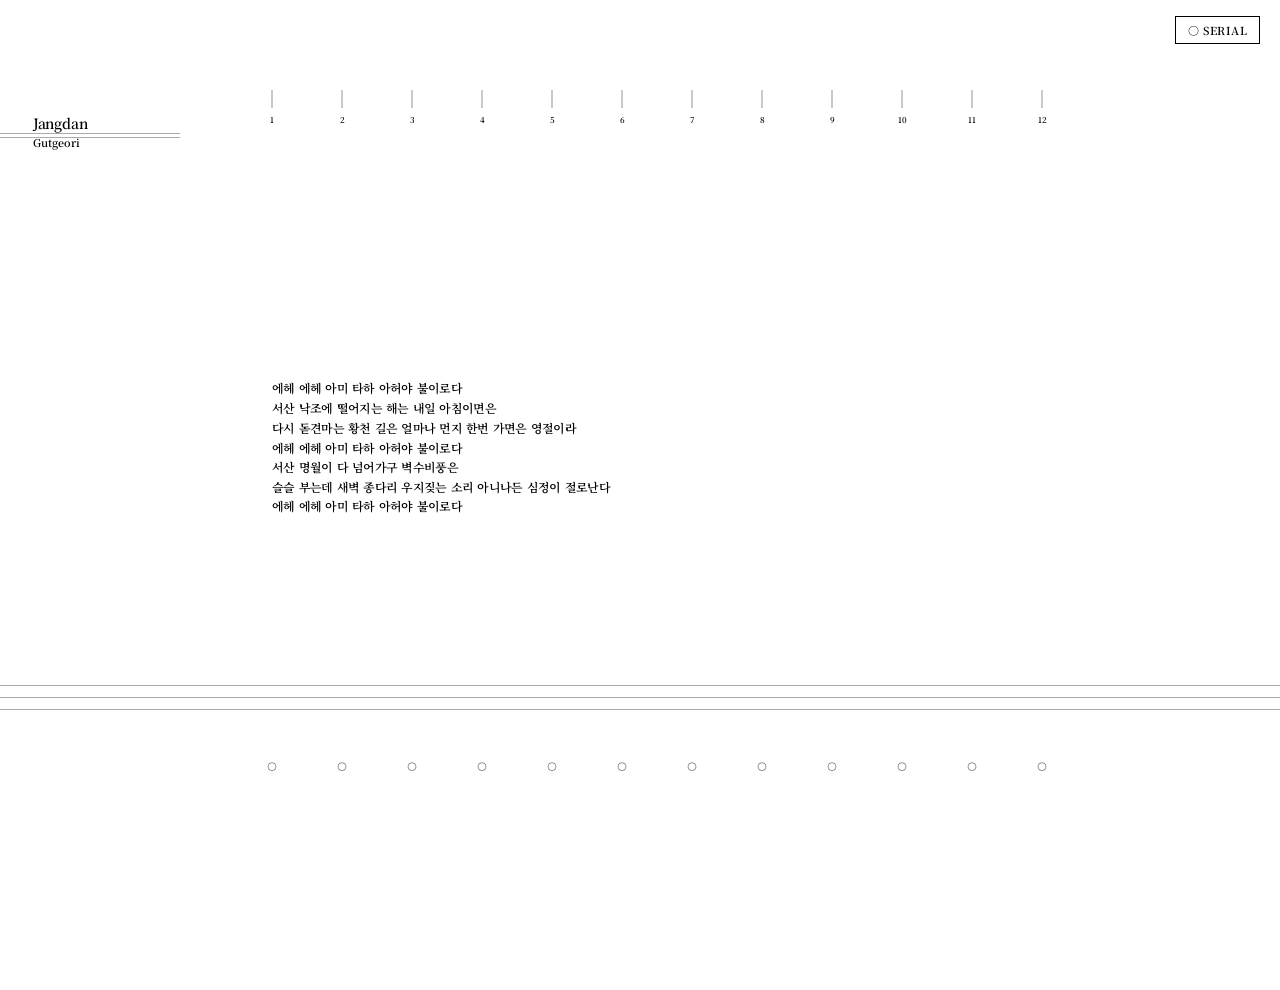
==== commit 28fe85cd: "Update index.html" ====
--- a/index.html
+++ b/index.html
@@ -558,89 +558,25 @@
     appState = 'idle'; wordElapsed = 0; wordStartTs = null;
     nextBeatIdx = 0; playbackRate = 1; lastSentRow = -1;
     selectedCol = -1; rulerLinesCollapsed = false;
-    colLatestWordEl.fill(null);
 
     // ── 진행 바 / 커버 박스 / 오버레이 제거 ──
     if (timeBar) { timeBar.remove(); timeBar = null; }
     if (coverBox) { coverBox.remove(); coverBox = null; }
     if (rulerResetOverlay.parentNode) rulerResetOverlay.remove();
 
-    // ── 단어 애니메이션: 현재 화면 위치 → TICK_XS[col] 원래 자리 ──
-    const animWords    = wordEls.splice(0);
-    const fromHandleXs = numHandles.map(h => h.currentX);
-
-    // 애니메이션 시작 전 현재 시각적 위치 캡처
-    animWords.forEach(w => {
-      w.fromLeft = parseFloat(w.el.style.left) || 0;
-      w.toLeft   = TICK_XS[w.col];
-    });
-
-    const DUR = 350; let wTs0 = null;
-    requestAnimationFrame(function wordAnimLoop(ts) {
-      if (!wTs0) wTs0 = ts;
-      const t    = Math.min((ts - wTs0) / DUR, 1);
-      const ease = 1 - Math.pow(1 - t, 3);
-
-      animWords.forEach(w => {
-        w.el.style.left = (w.fromLeft + (w.toLeft - w.fromLeft) * ease) + 'px';
-      });
-      numHandles.forEach((h, i) => {
-        h.currentX      = fromHandleXs[i] + (NUM_BASE_X - fromHandleXs[i]) * ease;
-        h.el.style.left = h.currentX + 'px';
-      });
-
-      if (t < 1) {
-        requestAnimationFrame(wordAnimLoop);
-      } else {
-        animWords.forEach(({ el }) => el.remove());
-        rowOffsets.fill(0);
-        numHandles.forEach(h => {
-          h.currentX            = NUM_BASE_X;
-          h.el.style.left       = NUM_BASE_X + 'px';
-          h.el.style.visibility = 'hidden';
-        });
-      }
-    });
-
-    // ── 박자 원 / 선 — 현재 절대 위치에서 홈(COL_DOT_Y)으로 애니메이션 ──
-    if (beatLineSvg) {
-      for (let col = 0; col < 12; col++) {
-        const fromX  = beatDotOffsetX[col];
-        const fromAY = colBaseY[col] + beatDotOffsetY[col];
-        beatDotOffsetX[col] = 0; beatDotOffsetY[col] = 0;
-        colBaseY[col] = COL_DOT_Y;
-        beatLineExtended[col] = false;
-        animateLineExtend(col, 0);
-
-        (function(c, fx, fay) {
-          let ts0 = null;
-          function anim(ts) {
-            if (!ts0) ts0 = ts;
-            const t    = Math.min((ts - ts0) / DUR, 1);
-            const ease = 1 - Math.pow(1 - t, 3);
-            const cy   = fay + (COL_DOT_Y - fay) * ease;
-            const cx   = fx  * (1 - ease);
-            const dotX = TICK_XS[c] + cx * cy / LINE_EXT_H;
-            if (beatDotEls[c]) {
-              beatDotEls[c].setAttribute('cx', dotX);
-              beatDotEls[c].setAttribute('cy', cy);
-              beatDotEls[c].setAttribute('fill', 'none');
-            }
-            if (beatLineEls[c]) beatLineEls[c].setAttribute('x2', TICK_XS[c] + cx);
-            if (t < 1) requestAnimationFrame(anim);
-            else {
-              if (beatDotEls[c]) {
-                beatDotEls[c].setAttribute('cx', TICK_XS[c]);
-                beatDotEls[c].setAttribute('cy', COL_DOT_Y);
-                beatDotEls[c].setAttribute('r', 6);
-              }
-              if (beatLineEls[c]) beatLineEls[c].setAttribute('x2', TICK_XS[c]);
-            }
-          }
-          requestAnimationFrame(anim);
-        })(col, fromX, fromAY);
-      }
-    }
+    // ── 박자 원/선 애니메이션 (글자 굵기도 함께 보간) ──
+    for (let col = 0; col < 12; col++) resetBeatLine(col);
+
+    // ── 문장/단어 위치 애니메이션 (wordEls를 살려둬야 작동함) ──
+    for (let row = 0; row < rowOffsets.length; row++) resetRowAnim(row);
+
+    // ── 애니메이션 완료 후 정리 (350ms + 여유 50ms) ──
+    setTimeout(() => {
+      wordEls.forEach(({ el }) => el.remove());
+      wordEls = [];
+      colLatestWordEl.fill(null);
+      numHandles.forEach(h => { h.el.style.visibility = 'hidden'; });
+    }, 400);
   }
   function doRuler()  { rulerResetOverlay.click(); }
 
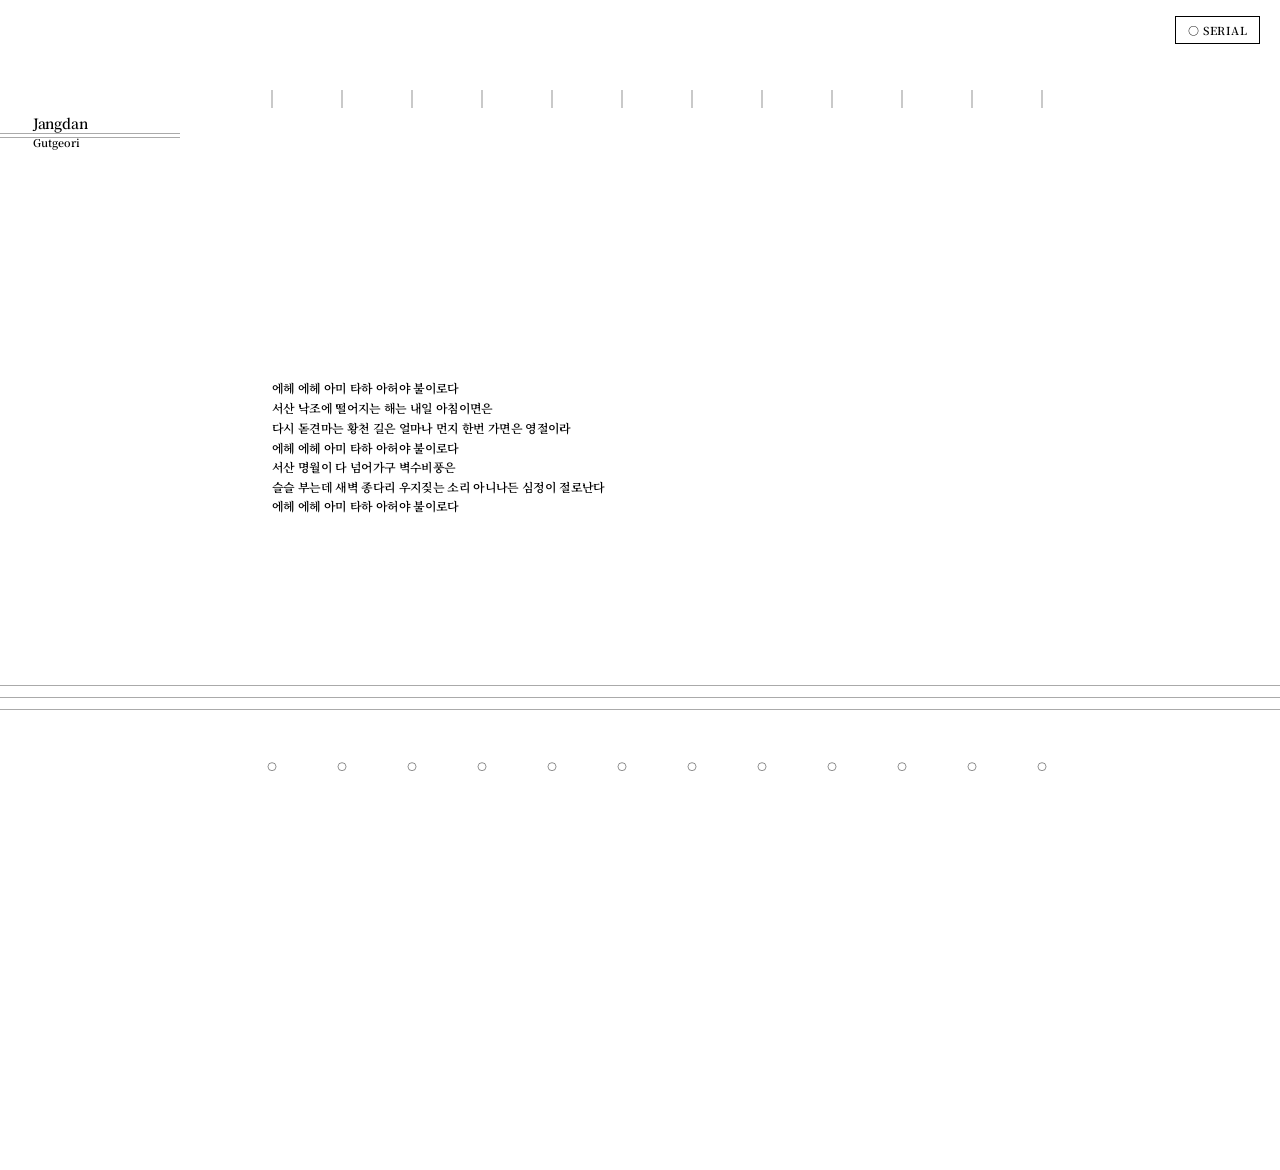
==== commit e5a38835: "location" ====
--- a/index.html
+++ b/index.html
@@ -1,896 +1,27 @@
 <!DOCTYPE html>
-<html lang="ko">
+<html lang="en">
 <head>
 <meta charset="UTF-8">
 <meta name="viewport" content="width=device-width, initial-scale=1.0">
-<title>Jangdan / Gutgeori</title>
+<title>Jangdan</title>
 <link rel="preconnect" href="https://fonts.googleapis.com">
 <link rel="preconnect" href="https://fonts.gstatic.com" crossorigin>
-<link href="https://fonts.googleapis.com/css2?family=Noto+Serif+KR:wght@300;400;500;600;700;800;900&display=swap" rel="stylesheet">
-<style>
-  * { margin: 0; padding: 0; box-sizing: border-box; -webkit-font-smoothing: antialiased; }
-
-  body { background: #fff; width: 100vw; height: 100vh; overflow: hidden; }
-
-  .screen {
-    position: relative;
-    width: 1920px; height: 1080px;
-    transform-origin: top left;
-    background: #fff;
-    font-family: "Noto Serif KR", serif;
-  }
-
-  .label-jangdan {
-    position: absolute;
-    top: 35px; left: 49px;
-    width: 118px; height: 28px;
-    color: #000; font-size: 21px; font-weight: 600;
-    line-height: normal; letter-spacing: -0.48px; white-space: nowrap;
-  }
-
-  .label-gutgeori {
-    position: absolute;
-    top: 68px; left: 49px;
-    width: 118px; height: 27px;
-    color: #000; font-size: 16px; font-weight: 600;
-    line-height: normal; white-space: nowrap;
-  }
-
-  .rhythm-line {
-    transform: scaleY(0.5);
-    transform-origin: top left;
-    position: absolute;
-    top: 65px; left: 0;
-    width: 180px; height: 1px;
-    background: #000;
-  }
-
-  .lyrics-block {
-    position: absolute;
-    top: 435px; left: 408px;
-    width: 570px; height: 205px;
-    color: #000; font-size: 18px; font-weight: 600;
-    line-height: 25.5px; overflow: hidden;
-  }
-  .lyrics-block p { white-space: nowrap; margin-bottom: 4px; }
-
-  .translate-line {
-    transform: scaleY(0.5);
-    transform-origin: top left;
-    position: absolute;
-    left: 0; right: 0;
-    height: 1px; background: #000;
-  }
-
-  #serial-btn {
-    position: fixed;
-    top: 16px; right: 20px;
-    background: none;
-    border: 1px solid #000;
-    padding: 5px 12px;
-    font-family: "Noto Serif KR", serif;
-    font-size: 11px; font-weight: 600;
-    cursor: pointer; z-index: 9999;
-    letter-spacing: 0.5px;
-    color: #000;
-    transition: color 0.2s;
-  }
-  #serial-btn:hover { background: #f5f5f5; }
-</style>
+<link href="https://fonts.googleapis.com/css2?family=Diphylleia&family=Noto+Serif+KR:wght@400;600&display=swap" rel="stylesheet">
+<link rel="stylesheet" href="styles/common.css">
+<link rel="stylesheet" href="styles/main.css">
+<link rel="stylesheet" href="styles/world_list.css">
 </head>
 <body>
-<button id="serial-btn" onclick="connectSerial()">○ SERIAL</button>
-<div class="screen" id="screen">
 
-  <div class="rhythm-line" style="top:65px;"></div>
-  <div class="rhythm-line" style="top:71px;"></div>
+<button id="serial-btn" onclick="Serial.connect()">○ SERIAL</button>
+<div id="app"></div>
 
-  <div class="label-jangdan">Jangdan</div>
-  <div class="label-gutgeori">Gutgeori</div>
-
-  <svg style="position:absolute;top:0;left:0;width:1920px;height:1080px;pointer-events:none;overflow:visible;" id="ruler-svg"></svg>
-
-  <div class="lyrics-block">
-    <p>에헤 에헤 아미 타하 아허야 불이로다</p>
-    <p>서산 낙조에 떨어지는 해는 내일 아침이면은</p>
-    <p>다시 돋견마는 황천 길은 얼마나 먼지 한번 가면은 영절이라</p>
-    <p>에헤 에헤 아미 타하 아허야 불이로다</p>
-    <p>서산 명월이 다 넘어가구 벽수비풍은</p>
-    <p>슬슬 부는데 새벽 종다리 우지짖는 소리 아니나든 심정이 절로난다</p>
-    <p>에헤 에헤 아미 타하 아허야 불이로다</p>
-  </div>
-
-  <div class="translate-line" style="top:929px;"></div>
-  <div class="translate-line" style="top:911px;"></div>
-  <div class="translate-line" style="top:893px;"></div>
-
-</div>
-
+<script src="serial.js"></script>
+<script src="views/main.js"></script>
+<script src="views/world_list.js"></script>
 <script>
-  /* ── ruler tick 위치: 408px 시작, 간격 97px 고정 ── */
-  const TICK_XS = (function() {
-    const xs = []; let x = 408;
-    for (let i = 0; i < 12; i++) { xs.push(x); x += 105; }
-    return xs;
-  })();
-  const TICK_WIDTH    = TICK_XS[1] - TICK_XS[0]; // 첫 간격 기준 (가변)
-  const TB_LEFT  = TICK_XS[0];       // 408
-  const TB_RIGHT = TICK_XS[11];      // 1068
-  const TB_W     = TB_RIGHT - TB_LEFT;
-
-  /* ruler 요소 — beat line 초기화 시 제거용 */
-  const rulerTickLines  = [];
-  const rulerDotCircles = [];
-
-  (function () {
-    const svg = document.getElementById('ruler-svg');
-    const NS  = 'http://www.w3.org/2000/svg';
-    const TICK_TOP = 0, TICK_H = 27, TICK_BTM = TICK_TOP + TICK_H;
-    const NUM_Y = 50, DOT_Y = 1015, DOT_R = 6;
-
-    for (let i = 0; i < 12; i++) {
-      const cx = TICK_XS[i];
-
-      const txt = document.createElementNS(NS, 'text');
-      txt.setAttribute('x', cx); txt.setAttribute('y', NUM_Y);
-      txt.setAttribute('text-anchor', 'middle');
-      txt.setAttribute('font-family', '"Noto Serif KR", serif');
-      txt.setAttribute('font-size', '12'); txt.setAttribute('font-weight', '600');
-      txt.setAttribute('fill', '#000');
-      txt.textContent = i + 1;
-      svg.appendChild(txt);
-
-      const ln = document.createElementNS(NS, 'line');
-      ln.setAttribute('x1', cx); ln.setAttribute('y1', TICK_TOP);
-      ln.setAttribute('x2', cx); ln.setAttribute('y2', TICK_BTM);
-      ln.setAttribute('stroke', '#000'); ln.setAttribute('stroke-width', '0.65');
-      svg.appendChild(ln);
-      rulerTickLines.push(ln);
-
-      const c = document.createElementNS(NS, 'circle');
-      c.setAttribute('cx', cx); c.setAttribute('cy', DOT_Y); c.setAttribute('r', DOT_R);
-      c.setAttribute('fill', 'none'); c.setAttribute('stroke', '#000');
-      c.setAttribute('stroke-width', '0.65');
-      svg.appendChild(c);
-      rulerDotCircles.push(c);
-    }
-  })();
-
-  /* ── 반응형 scale ── */
-  let currentScale = 1;
-  function scaleScreen() {
-    const el = document.getElementById('screen');
-    currentScale = Math.min(window.innerWidth / 1920, window.innerHeight / 1080);
-    el.style.transform  = `scale(${currentScale})`;
-    el.style.marginLeft = `${(window.innerWidth  - 1920 * currentScale) / 2}px`;
-    el.style.marginTop  = `${(window.innerHeight - 1080 * currentScale) / 2}px`;
-
-    const marginX = (window.innerWidth - 1920 * currentScale) / 2;
-    const extraPx = marginX / currentScale;
-
-    document.querySelectorAll('.rhythm-line').forEach(el => {
-      /* 왼쪽 끝까지 연장, 오른쪽은 화면 기준 180px */
-      el.style.left  = `${-extraPx}px`;
-      el.style.width = `${180 / currentScale + extraPx}px`;
-    });
-    document.querySelectorAll('.translate-line').forEach(el => {
-      /* 양쪽 끝 모두 화면 끝까지 연장 */
-      el.style.left  = `${-extraPx}px`;
-      el.style.right = `${-extraPx}px`;
-    });
-  }
-  scaleScreen();
-  window.addEventListener('resize', scaleScreen);
-
-  /* ══════════════════════════
-     PLAY / PAUSE / REPLAY 로직
-  ══════════════════════════ */
-  const screenEl = document.getElementById('screen');
-
-  const LINE_START_X = -10, LINE_END_X = 1960, ERASE_DUR = 2000;
-  function easeOut(t) { return 1 - Math.pow(1 - t, 3); }
-
-  const SENTENCES = [
-    "에헤 에헤 아미 타하 아허야 불이로다",
-    "서산 낙조에 떨어지는 해는 내일 아침이면은",
-    "다시 돋견마는 황천 길은 얼마나 먼지 한번 가면은 영절이라",
-    "에헤 에헤 아미 타하 아허야 불이로다",
-    "서산 명월이 다 넘어가구 벽수비풍은",
-    "슬슬 부는데 새벽 종다리 우지짖는 소리 아니나든 심정이 절로난다",
-    "에헤 에헤 아미 타하 아허야 불이로다"
-  ];
-  const BEAT_PATTERN = [3, 0, 2, 3, 1, 1, 3, 0, 2, 3, 1, 1];
-  const ALL_WORDS = SENTENCES.join(' ').split(' ').reduce((acc, w, i, arr) => {
-    if (w === '아미' && arr[i + 1] === '타하') acc.push('아미 타하');
-    else if (w === '타하' && arr[i - 1] === '아미') { }
-    else acc.push(w);
-    return acc;
-  }, []);
-
-  const ROW_TOP_START = 457;
-  const ROW_GAP       = 26;
-  const BEAT_MS       = 500;
-  const NUM_BASE_X    = 1900;
-
-  /* tick별 width: 다음 tick까지 거리 */
-  function tickWidth(col) {
-    if (col < 11) return TICK_XS[col + 1] - TICK_XS[col];
-    return 200;
-  }
-
-  function buildEvents() {
-    const events = [];
-    let wc = 0, beat = 0;
-    while (wc < ALL_WORDS.length) {
-      const col = beat % 12, row = Math.floor(beat / 12), style = BEAT_PATTERN[col];
-      let word = null;
-      if (style !== 0 && wc < ALL_WORDS.length) word = ALL_WORDS[wc++];
-      events.push({ word, row, col, style });
-      beat++;
-      if (style === 0 && wc >= ALL_WORDS.length) break;
-    }
-    while (beat % 12 !== 0) {
-      events.push({ word: null, row: Math.floor(beat / 12), col: beat % 12, style: BEAT_PATTERN[beat % 12] });
-      beat++;
-    }
-    return events;
-  }
-
-  function getWordStyle(style) {
-    const base = `position:absolute;color:#000;font-family:"Noto Serif KR",serif;
-      font-size:18px;font-style:normal;line-height:normal;
-      white-space:nowrap;
-      cursor:ew-resize;user-select:none;`;
-    if (style === 3) return base + 'font-weight:800;';
-    if (style === 2) return base + 'font-weight:500;';
-    if (style === 1) return base + 'font-weight:500;letter-spacing:11px;';
-    return base;
-  }
-
-  let appState    = 'idle';
-  const EVENTS    = buildEvents();
-  const TOTAL_DUR = EVENTS.length * BEAT_MS;
-  let wordElapsed = 0, wordStartTs = null, wordRafId = null, nextBeatIdx = 0;
-  let wordEls     = [];
-  let timeBar     = null, coverBox = null;
-  let playbackRate = 1;
-  const rowOffsets = [0, 0, 0, 0, 0];
-
-  /* ── Beat Line System ── */
-  const COL_DOT_Y    = 1015;
-  const LINE_EXT_H   = 1100;
-  const LINE_EXT_DUR = 400;
-  const DRAG_FULL_PX = 80;
-  const SYNC_RATIO   = 0.7;
-
-  let beatLineSvg      = null;
-  let beatLineEls      = [];
-  let beatDotEls       = [];
-  let beatDotOffsetX   = Array(12).fill(0);
-  let beatDotOffsetY   = Array(12).fill(0);
-  let beatLineExtended = Array(12).fill(false);
-  let colLatestWordEl  = Array(12).fill(null);
-  let colBaseY         = Array(12).fill(1015);
-  let lastSentRow      = -1;
-  let colDragCol       = -1;
-  let colDragStartMX   = 0, colDragStartMY = 0;
-  let colDragStartOff  = 0, colDragStartOffY = 0;
-  let dragAxis         = null;
-
-  function styleBaseY(style) {
-    if (style === 3) return COL_DOT_Y - 50;
-    if (style === 2) return COL_DOT_Y;
-    return COL_DOT_Y + 50;
-  }
-
-  function applyDynamicStyle(el, baseStyle, t) {
-    t = Math.max(-1, Math.min(1, t));
-    let weight, spacing;
-    if (baseStyle === 3) {
-      weight = t >= 0 ? 800 : 800 + (500-800)*(-t); spacing = 0;
-    } else if (baseStyle === 2) {
-      const tn = t * (80/50);
-      if (t >= 0) { weight = 500 + 300 * Math.min(tn, 1); spacing = 0; }
-      else         { weight = 500; spacing = 11 * Math.min(-tn, 1); }
-    } else if (baseStyle === 1) {
-      if (t >= 0) { weight = 500 + 300 * t; spacing = 11 * (1 - t); }
-      else        { weight = 500; spacing = 11; }
-    } else return;
-    el.style.fontWeight    = Math.round(weight / 100) * 100;
-    el.style.letterSpacing = spacing > 0.1 ? spacing + 'px' : '';
-  }
-
-  function initBeatLines() {
-    const NS = 'http://www.w3.org/2000/svg';
-    lastSentRow = -1;
-    beatDotOffsetX.fill(0); beatDotOffsetY.fill(0);
-    colLatestWordEl.fill(null);
-    colBaseY.fill(COL_DOT_Y);
-
-    if (beatLineSvg) {
-      beatLineEls.forEach((ln, i) => {
-        beatLineExtended[i] = false;
-        animateLineExtend(i, 0);
-        const x = TICK_XS[i];
-        if (beatDotEls[i]) { beatDotEls[i].setAttribute('cx', x); beatDotEls[i].setAttribute('cy', COL_DOT_Y); beatDotEls[i].setAttribute('fill', 'none'); }
-        if (ln) { ln.setAttribute('x2', x); ln.setAttribute('y2', 0); }
-      });
-      return;
-    }
-
-    rulerTickLines.forEach(el => el.remove());
-    rulerDotCircles.forEach(el => el.remove());
-
-    beatLineSvg = document.createElementNS(NS, 'svg');
-    beatLineSvg.style.cssText = `position:absolute;top:0;left:0;width:1920px;height:1200px;pointer-events:none;overflow:visible;z-index:15;`;
-    screenEl.appendChild(beatLineSvg);
-
-    for (let i = 0; i < 12; i++) {
-      const x = TICK_XS[i];
-      const ln = document.createElementNS(NS, 'line');
-      ln.setAttribute('x1', x); ln.setAttribute('y1', 0);
-      ln.setAttribute('x2', x); ln.setAttribute('y2', 0);
-      ln.setAttribute('stroke', '#000'); ln.setAttribute('stroke-width', '0.65');
-      beatLineSvg.appendChild(ln); beatLineEls.push(ln);
-
-      const dot = document.createElementNS(NS, 'circle');
-      dot.setAttribute('cx', x); dot.setAttribute('cy', COL_DOT_Y);
-      dot.setAttribute('r', 6); dot.setAttribute('fill', 'none');
-      dot.setAttribute('stroke', '#000'); dot.setAttribute('stroke-width', '0.65');
-      dot.style.pointerEvents = 'all'; dot.style.cursor = 'move';
-      beatLineSvg.appendChild(dot); beatDotEls.push(dot);
-
-      (function(col) {
-        dot.addEventListener('mousedown', (e) => {
-          if (e.button !== 0) return;
-          colDragCol = col; colDragStartMX = e.clientX; colDragStartMY = e.clientY;
-          colDragStartOff = beatDotOffsetX[col]; colDragStartOffY = beatDotOffsetY[col];
-          dragAxis = null;
-          e.preventDefault(); e.stopPropagation();
-        });
-        dot.addEventListener('dblclick', (e) => { e.stopPropagation(); resetBeatLine(col); });
-      })(i);
-    }
-  }
-
-  window.addEventListener('mousemove', (e) => {
-    if (colDragCol < 0) return;
-    if (dragAxis === null) {
-      const adx = Math.abs(e.clientX - colDragStartMX);
-      const ady = Math.abs(e.clientY - colDragStartMY);
-      if (adx >= 5 || ady >= 5) dragAxis = adx >= ady ? 'x' : 'y';
-      else return;
-    }
-    const col = colDragCol;
-    const dx  = (e.clientX - colDragStartMX) / currentScale;
-    const dy  = (e.clientY - colDragStartMY) / currentScale;
-
-    if (dragAxis === 'x') {
-      beatDotOffsetX[col] = colDragStartOff + dx * SYNC_RATIO;
-      const dotY = colBaseY[col] + beatDotOffsetY[col];
-      const dotX = TICK_XS[col] + beatDotOffsetX[col] * dotY / LINE_EXT_H;
-      if (beatDotEls[col])  beatDotEls[col].setAttribute('cx', dotX);
-      if (beatLineEls[col]) beatLineEls[col].setAttribute('x2', TICK_XS[col] + beatDotOffsetX[col]);
-    } else {
-      const rawOff = colDragStartOffY + dy * SYNC_RATIO;
-      const minOff = colBaseY[col] === COL_DOT_Y - 50 ?   0 : colBaseY[col] === COL_DOT_Y + 50 ? -100 : -50;
-      const maxOff = colBaseY[col] === COL_DOT_Y + 50 ?   0 : colBaseY[col] === COL_DOT_Y - 50 ?  100 :  50;
-      beatDotOffsetY[col] = Math.max(minOff, Math.min(maxOff, rawOff));
-      const dotY = colBaseY[col] + beatDotOffsetY[col];
-      const interp = TICK_XS[col] + beatDotOffsetX[col] * dotY / LINE_EXT_H;
-      if (beatDotEls[col]) { beatDotEls[col].setAttribute('cx', interp); beatDotEls[col].setAttribute('cy', dotY); }
-      const el = colLatestWordEl[col];
-      if (el && el._baseStyle !== undefined) applyDynamicStyle(el, el._baseStyle, -beatDotOffsetY[col] / DRAG_FULL_PX);
-    }
-  });
-  window.addEventListener('mouseup', () => { colDragCol = -1; dragAxis = null; });
-
-  /* ── Ruler 토글 ── */
-  let rulerLinesCollapsed = false;
-  const rulerResetOverlay = document.createElement('div');
-  rulerResetOverlay.style.cssText = `position:absolute;top:0;left:${TB_LEFT}px;width:${TB_W}px;height:27px;cursor:pointer;z-index:16;`;
-  rulerResetOverlay.addEventListener('click', () => {
-    const dur = 400;
-    if (!rulerLinesCollapsed) {
-      rulerLinesCollapsed = true;
-      for (let col = 0; col < 12; col++) {
-        const fromX2 = parseFloat(beatLineEls[col]?.getAttribute('x2')) || TICK_XS[col];
-        const fromY2 = parseFloat(beatLineEls[col]?.getAttribute('y2')) || 0;
-        let ts0 = null;
-        (function(c, fx2, fy2) {
-          function anim(ts) {
-            if (!ts0) ts0 = ts;
-            const t = Math.min((ts - ts0) / dur, 1), ease = 1 - Math.pow(1 - t, 3);
-            if (beatLineEls[c]) { beatLineEls[c].setAttribute('x2', fx2+(TICK_XS[c]-fx2)*ease); beatLineEls[c].setAttribute('y2', fy2+(27-fy2)*ease); }
-            if (t < 1) requestAnimationFrame(anim);
-            else { beatLineExtended[c] = false; if (beatLineEls[c]) { beatLineEls[c].setAttribute('x2', TICK_XS[c]); beatLineEls[c].setAttribute('y2', 27); } }
-          }
-          requestAnimationFrame(anim);
-        })(col, fromX2, fromY2);
-      }
-    } else {
-      rulerLinesCollapsed = false;
-      for (let col = 0; col < 12; col++) {
-        const targetX2 = TICK_XS[col] + beatDotOffsetX[col];
-        let ts0 = null;
-        (function(c, tx2) {
-          function anim(ts) {
-            if (!ts0) ts0 = ts;
-            const t = Math.min((ts - ts0) / dur, 1), ease = 1 - Math.pow(1 - t, 3);
-            if (beatLineEls[c]) { beatLineEls[c].setAttribute('x2', TICK_XS[c] + (tx2 - TICK_XS[c]) * ease); beatLineEls[c].setAttribute('y2', 27 + (LINE_EXT_H - 27) * ease); }
-            if (t < 1) requestAnimationFrame(anim);
-            else { beatLineExtended[c] = true; if (beatLineEls[c]) { beatLineEls[c].setAttribute('x2', tx2); beatLineEls[c].setAttribute('y2', LINE_EXT_H); } }
-          }
-          requestAnimationFrame(anim);
-        })(col, targetX2);
-      }
-    }
-  });
-
-  function resetBeatLine(col) {
-    const fromX = beatDotOffsetX[col], fromY = beatDotOffsetY[col];
-    const dur = 350; let ts0 = null;
-    function anim(ts) {
-      if (!ts0) ts0 = ts;
-      const t = Math.min((ts - ts0) / dur, 1), ease = 1 - Math.pow(1 - t, 3);
-      const curOffX = fromX*(1-ease), curOffY = fromY*(1-ease);
-      const dotY = colBaseY[col] + curOffY;
-      const dotX = TICK_XS[col] + curOffX * dotY / LINE_EXT_H;
-      if (beatDotEls[col])  { beatDotEls[col].setAttribute('cx', dotX); beatDotEls[col].setAttribute('cy', dotY); }
-      if (beatLineEls[col]) beatLineEls[col].setAttribute('x2', TICK_XS[col] + curOffX);
-      const el = colLatestWordEl[col];
-      if (el && el._baseStyle !== undefined) applyDynamicStyle(el, el._baseStyle, -curOffY / DRAG_FULL_PX);
-      if (t < 1) requestAnimationFrame(anim);
-      else {
-        beatDotOffsetX[col] = 0; beatDotOffsetY[col] = 0;
-        const baseY = colBaseY[col];
-        if (beatDotEls[col])  { beatDotEls[col].setAttribute('cx', TICK_XS[col]); beatDotEls[col].setAttribute('cy', baseY); }
-        if (beatLineEls[col]) { beatLineEls[col].setAttribute('x2', TICK_XS[col]); beatLineEls[col].setAttribute('y2', beatLineExtended[col] ? LINE_EXT_H : 0); }
-      }
-    }
-    requestAnimationFrame(anim);
-  }
-
-  function animateLineExtend(col, targetY2) {
-    const ln = beatLineEls[col]; if (!ln) return;
-    const startY2 = parseFloat(ln.getAttribute('y2')) || 0;
-    if (Math.abs(startY2 - targetY2) < 1) return;
-    const dur = LINE_EXT_DUR; let ts0 = null;
-    function anim(ts) {
-      if (!ts0) ts0 = ts;
-      const t = Math.min((ts - ts0) / dur, 1), ease = 1 - Math.pow(1 - t, 3);
-      ln.setAttribute('y2', startY2 + (targetY2 - startY2) * ease);
-      if (t < 1) requestAnimationFrame(anim);
-      else { ln.setAttribute('y2', targetY2); beatLineExtended[col] = (targetY2 > 0); }
-    }
-    requestAnimationFrame(anim);
-  }
-
-  let numElsCreated = false;
-  const numHandles  = [];
-
-  function setBtn(l) { /* 버튼 없음 — 콘솔만 */ console.log('[state]', l); }
-
-  function createNumHandles() {
-    if (numElsCreated) { numHandles.forEach(h => h.el.style.visibility = 'visible'); return; }
-    numElsCreated = true;
-    for (let n = 0; n < 5; n++) {
-      const el = document.createElement('div');
-      const top = ROW_TOP_START + n * ROW_GAP;
-      el.style.cssText = `position:absolute;top:${top}px;left:${NUM_BASE_X}px;
-        transform:translateX(-50%);width:35px;text-align:center;color:#000;
-        font-family:"Noto Serif KR",serif;font-size:12px;font-weight:600;
-        line-height:normal;cursor:ew-resize;user-select:none;visibility:hidden;z-index:20;`;
-      el.textContent = n + 1;
-      screenEl.appendChild(el);
-      numHandles.push({ el, row: n, currentX: NUM_BASE_X });
-      setupNumDrag(numHandles[n]);
-    }
-  }
-
-  let rowDragging = false, rowDragIdx = -1, rowDragStartMX = 0, rowDragStartOffset = 0, rowDragStartNumX = 0;
-
-  function startRowDrag(rowIdx, mouseX) {
-    rowDragging = true; rowDragIdx = rowIdx; rowDragStartMX = mouseX;
-    rowDragStartOffset = rowOffsets[rowIdx];
-    rowDragStartNumX   = numHandles[rowIdx] ? numHandles[rowIdx].currentX : NUM_BASE_X;
-  }
-
-  window.addEventListener('mousemove', (e) => {
-    if (!rowDragging) return;
-    const dx = (e.clientX - rowDragStartMX) / currentScale;
-    const handle = numHandles[rowDragIdx];
-    if (handle) { handle.currentX = (((rowDragStartNumX + dx) % 1920) + 1920) % 1920; handle.el.style.left = handle.currentX + 'px'; }
-    rowOffsets[rowDragIdx] = rowDragStartOffset + dx;
-    wordEls.forEach(({ el, originalLeft, row }) => {
-      if (row === rowDragIdx) el.style.left = ((( originalLeft + rowOffsets[rowDragIdx]) % 1920 + 1920) % 1920) + 'px';
-    });
-  });
-  window.addEventListener('mouseup', () => { rowDragging = false; });
-
-  function resetRowAnim(rowIdx) {
-    const handle = numHandles[rowIdx];
-    const fromX = handle ? handle.currentX : NUM_BASE_X;
-    const fromOffset = rowOffsets[rowIdx];
-    const dur = 350; let startTs = null;
-    function anim(ts) {
-      if (!startTs) startTs = ts;
-      const t = Math.min((ts - startTs) / dur, 1), ease = 1 - Math.pow(1 - t, 3);
-      rowOffsets[rowIdx] = fromOffset * (1 - ease);
-      if (handle) { handle.currentX = fromX + (NUM_BASE_X - fromX) * ease; handle.el.style.left = handle.currentX + 'px'; }
-      wordEls.forEach(({ el, originalLeft, row }) => {
-        if (row === rowIdx) el.style.left = (((originalLeft + rowOffsets[rowIdx]) % 1920 + 1920) % 1920) + 'px';
-      });
-      if (t < 1) requestAnimationFrame(anim);
-      else { rowOffsets[rowIdx] = 0; if (handle) { handle.currentX = NUM_BASE_X; handle.el.style.left = NUM_BASE_X + 'px'; } }
-    }
-    requestAnimationFrame(anim);
-  }
-
-  function setupNumDrag(handle) {
-    handle.el.addEventListener('mousedown', (e) => {
-      if (e.button !== 0) return;
-      startRowDrag(handle.row, e.clientX);
-      e.preventDefault(); e.stopPropagation();
-    });
-    handle.el.addEventListener('dblclick', (e) => { e.stopPropagation(); resetRowAnim(handle.row); });
-  }
-
-  /* ── 키보드 / 시리얼 공용 액션 함수 ── */
-  let selectedCol = -1;
-  const COL_MOVE_STEP = 10;
-  const ROW_MOVE_STEP = 10;
-  const VOL_STEP = 8;
-  const SPD_STEP = 0.1, SPD_MIN = 0.25, SPD_MAX = 3.0;
-
-  function doPlay() {
-    if      (appState === 'idle')    startErase();
-    else if (appState === 'playing') pauseWords();
-    else if (appState === 'paused')  resumeWords();
-    else if (appState === 'ended')   replayWords();
-  }
-  function doChange() { window.location.href = '2.world_list.html'; }
-  function doErase() {
-    // ── 재생 루프 중단 ──
-    if (wordRafId) { cancelAnimationFrame(wordRafId); wordRafId = null; }
-
-    // ── 상태 변수 초기화 ──
-    appState = 'idle'; wordElapsed = 0; wordStartTs = null;
-    nextBeatIdx = 0; playbackRate = 1; lastSentRow = -1;
-    selectedCol = -1; rulerLinesCollapsed = false;
-
-    // ── 진행 바 / 커버 박스 / 오버레이 제거 ──
-    if (timeBar) { timeBar.remove(); timeBar = null; }
-    if (coverBox) { coverBox.remove(); coverBox = null; }
-    if (rulerResetOverlay.parentNode) rulerResetOverlay.remove();
-
-    // ── 박자 원/선 애니메이션 (글자 굵기도 함께 보간) ──
-    for (let col = 0; col < 12; col++) resetBeatLine(col);
-
-    // ── 문장/단어 위치 애니메이션 (wordEls를 살려둬야 작동함) ──
-    for (let row = 0; row < rowOffsets.length; row++) resetRowAnim(row);
-
-    // ── 애니메이션 완료 후 정리 (350ms + 여유 50ms) ──
-    setTimeout(() => {
-      wordEls.forEach(({ el }) => el.remove());
-      wordEls = [];
-      colLatestWordEl.fill(null);
-      numHandles.forEach(h => { h.el.style.visibility = 'hidden'; });
-    }, 400);
-  }
-  function doRuler()  { rulerResetOverlay.click(); }
-
-  function doSelectCol(col) {
-    selectedCol = col;
-    beatDotEls.forEach((d, i) => {
-      if (!d) return;
-      d.setAttribute('r', i === selectedCol ? 9 : 6);
-    });
-  }
-
-  /* 엔코더 F 회전: 박자 선택 모드 — 다음/이전 컬럼 */
-  function doColMove(dir) {
-    if (selectedCol < 0) {
-      doSelectCol(dir > 0 ? 0 : 11);
-    } else {
-      doSelectCol((selectedCol + dir + 12) % 12);
-    }
-  }
-
-  /* 엔코더 F 회전: 위치 이동 모드 — 선택된 원 좌우 이동 */
-  function doMove(dir) {
-    if (selectedCol < 0 || !beatDotEls[selectedCol]) return;
-    beatDotOffsetX[selectedCol] += dir * COL_MOVE_STEP * SYNC_RATIO;
-    const dotY = colBaseY[selectedCol] + beatDotOffsetY[selectedCol];
-    const dotX = TICK_XS[selectedCol] + beatDotOffsetX[selectedCol] * dotY / LINE_EXT_H;
-    beatDotEls[selectedCol].setAttribute('cx', dotX);
-    if (beatLineEls[selectedCol])
-      beatLineEls[selectedCol].setAttribute('x2', TICK_XS[selectedCol] + beatDotOffsetX[selectedCol]);
-  }
-
-  /* 엔코더 E 회전: 선택된 박자의 강약 조절 */
-  function doVol(dir) {
-    if (selectedCol < 0) return;
-    const col = selectedCol;
-    const minOff = colBaseY[col] === COL_DOT_Y - 50 ?   0 : colBaseY[col] === COL_DOT_Y + 50 ? -100 : -50;
-    const maxOff = colBaseY[col] === COL_DOT_Y + 50 ?   0 : colBaseY[col] === COL_DOT_Y - 50 ?  100 :  50;
-    beatDotOffsetY[col] = Math.max(minOff, Math.min(maxOff, beatDotOffsetY[col] + dir * VOL_STEP));
-    const dotY = colBaseY[col] + beatDotOffsetY[col];
-    const dotX = TICK_XS[col] + beatDotOffsetX[col] * dotY / LINE_EXT_H;
-    if (beatDotEls[col]) { beatDotEls[col].setAttribute('cx', dotX); beatDotEls[col].setAttribute('cy', dotY); }
-    const el = colLatestWordEl[col];
-    if (el && el._baseStyle !== undefined) applyDynamicStyle(el, el._baseStyle, -beatDotOffsetY[col] / DRAG_FULL_PX);
-  }
-
-  /* 엔코더 E 회전(속도 모드): 재생 속도 조절 */
-  function doSpeed(dir) {
-    if (appState !== 'playing' && appState !== 'paused') return;
-    playbackRate = Math.max(SPD_MIN, Math.min(SPD_MAX, playbackRate + dir * SPD_STEP));
-  }
-
-  /* 엔코더 G 회전: 현재 연주 문장 좌우 이동 */
-  function doRow(dir) {
-    if (appState !== 'playing' && appState !== 'paused') return;
-    const currentRow = lastSentRow >= 0 ? lastSentRow : 0;
-    rowOffsets[currentRow] += dir * ROW_MOVE_STEP;
-    wordEls.forEach(({ el, originalLeft, row }) => {
-      if (row === currentRow)
-        el.style.left = (((originalLeft + rowOffsets[currentRow]) % 1920 + 1920) % 1920) + 'px';
-    });
-    if (numHandles[currentRow]) {
-      numHandles[currentRow].currentX = (((numHandles[currentRow].currentX + dir * ROW_MOVE_STEP) % 1920) + 1920) % 1920;
-      numHandles[currentRow].el.style.left = numHandles[currentRow].currentX + 'px';
-    }
-  }
-
-  /* ── 키보드 제어 ── */
-  document.addEventListener('keydown', (e) => {
-    if (e.code === 'Enter')     { e.preventDefault(); doRuler();  return; }
-    if (e.code === 'Escape')    { doErase(); return; }
-    if (e.code === 'Space')     { e.preventDefault(); doPlay();   return; }
-    if (e.code === 'Backspace') { e.preventDefault(); doChange(); return; }
-
-    /* 숫자 키 1~0, -, = → 컬럼 직접 선택 */
-    const colMap = {
-      'Digit1':0,'Digit2':1,'Digit3':2,'Digit4':3,'Digit5':4,
-      'Digit6':5,'Digit7':6,'Digit8':7,'Digit9':8,'Digit0':9,
-      'Minus':10,'Equal':11
-    };
-    if (colMap[e.code] !== undefined) { e.preventDefault(); doSelectCol(colMap[e.code]); return; }
-
-    /* 좌우 화살표 → 선택된 원 이동 */
-    if (selectedCol >= 0 && (e.code === 'ArrowLeft' || e.code === 'ArrowRight')) {
-      e.preventDefault(); doMove(e.code === 'ArrowRight' ? 1 : -1); return;
-    }
-
-    /* A/D → 문장 이동 */
-    if (e.code === 'KeyA' || e.code === 'KeyD') {
-      e.preventDefault(); doRow(e.code === 'KeyD' ? 1 : -1); return;
-    }
-  });
-
-  /* ══════════════════════════════
-     Web Serial API
-  ══════════════════════════════ */
-  let serialPort = null;
-  const serialBtn = document.getElementById('serial-btn');
-
-  function handleSerialCommand(cmd) {
-    switch (cmd.trim()) {
-      case 'PLAY':       doPlay();      break;
-      case 'CHANGE':     doChange();    break;
-      case 'ERASE':      doErase();     break;
-      case 'RULER':      doRuler();     break;
-      case 'COL+':       doColMove(1);  break;
-      case 'COL-':       doColMove(-1); break;
-      case 'FSWITCH':    /* 모드 전환은 아두이노 내부에서 추적, HTML은 MOVE/COL 명령으로 구분 */ break;
-      case 'MOVE+':      doMove(1);     break;
-      case 'MOVE-':      doMove(-1);    break;
-      case 'VOL+':       doVol(-1);     break;  /* -1 = 위로 = 강하게 */
-      case 'VOL-':       doVol(1);      break;
-      case 'SPD+':       doSpeed(0.1);  break;
-      case 'SPD-':       doSpeed(-0.1); break;
-      case 'ROW+':       doRow(1);      break;
-      case 'ROW-':       doRow(-1);     break;
-      case 'MODE_SPEED': /* 표시용 — 필요시 UI 업데이트 */ break;
-      case 'MODE_VOL':   break;
-    }
-  }
-
-  async function connectSerial() {
-    if (!('serial' in navigator)) {
-      alert('이 브라우저는 Web Serial API를 지원하지 않습니다.\nChrome / Edge를 사용해 주세요.');
-      return;
-    }
-    try {
-      serialPort = await navigator.serial.requestPort();
-      await serialPort.open({ baudRate: 9600 });
-      serialBtn.textContent = '● CONNECTED';
-      serialBtn.style.color = '#1a7a1a';
-      serialBtn.style.borderColor = '#1a7a1a';
-
-      /* 라인 단위 읽기 */
-      const decoder = new TextDecoderStream();
-      const pipePromise = serialPort.readable.pipeTo(decoder.writable);
-      const reader = decoder.readable.getReader();
-      let buf = '';
-
-      (async function readLoop() {
-        try {
-          while (true) {
-            const { value, done } = await reader.read();
-            if (done) break;
-            buf += value;
-            const lines = buf.split('\n');
-            buf = lines.pop();   // 마지막 미완성 줄은 버퍼에 유지
-            lines.forEach(line => { if (line.trim()) handleSerialCommand(line); });
-          }
-        } catch (err) {
-          console.warn('Serial read error:', err);
-        } finally {
-          reader.releaseLock();
-          serialBtn.textContent = '○ SERIAL';
-          serialBtn.style.color = '#000';
-          serialBtn.style.borderColor = '#000';
-        }
-      })();
-
-    } catch (err) {
-      if (err.name !== 'NotFoundError') console.error('Serial connect error:', err);
-    }
-  }
-
-  /* ── 1. Erase 애니메이션 ── */
-  function startErase() {
-    appState = 'erasing'; setBtn('PAUSE');
-    createNumHandles();
-
-    const eraseLine = document.createElement('div');
-    eraseLine.style.cssText = `position:absolute;top:430px;width:5px;height:200px;background:#000;pointer-events:none;`;
-    coverBox = document.createElement('div');
-    coverBox.style.cssText = `position:absolute;top:437px;left:0;width:0;height:205px;background:#fff;pointer-events:none;`;
-    screenEl.appendChild(coverBox);
-    screenEl.appendChild(eraseLine);
-
-    let numShown = false, eraseStartTs = null;
-    function eraseLoop(ts) {
-      if (!eraseStartTs) eraseStartTs = ts;
-      const t     = Math.min((ts - eraseStartTs) / ERASE_DUR, 1);
-      const lineX = LINE_START_X + (LINE_END_X - LINE_START_X) * easeOut(t);
-      eraseLine.style.left = lineX + 'px';
-      coverBox.style.width = Math.max(0, lineX) + 'px';
-      if (!numShown && lineX >= 1900) { numHandles.forEach(h => h.el.style.visibility = 'visible'); numShown = true; }
-      if (t < 1) requestAnimationFrame(eraseLoop);
-      else { eraseLine.remove(); coverBox.style.width = '1920px'; setTimeout(() => startWords(), 500); }
-    }
-    requestAnimationFrame(eraseLoop);
-  }
-
-  /* ── 2. Word 애니메이션 시작 ── */
-  function startWords() {
-    timeBar = document.createElement('div');
-    timeBar.style.cssText = `position:absolute;top:27px;left:${TB_LEFT}px;height:2.5px;width:0;background:#000;pointer-events:none;z-index:5;`;
-    screenEl.appendChild(timeBar);
-    if (!rulerResetOverlay.parentNode) screenEl.appendChild(rulerResetOverlay);
-    initBeatLines();
-    wordElapsed = 0; nextBeatIdx = 0; wordEls = [];
-    appState = 'playing'; wordStartTs = null; playbackRate = 1;
-    wordRafId = requestAnimationFrame(wordLoop);
-  }
-
-  /* ── Word rAF 루프 ── */
-  function wordLoop(ts) {
-    if (!wordStartTs) wordStartTs = ts;
-    const dt = ts - wordStartTs; wordStartTs = ts;
-    wordElapsed = Math.max(0, Math.min(TOTAL_DUR, wordElapsed + dt * playbackRate));
-
-    if (playbackRate < 0) {
-      wordEls = wordEls.filter(({ el, beatIndex }) => {
-        if (beatIndex * BEAT_MS > wordElapsed) { el.remove(); return false; }
-        return true;
-      });
-      nextBeatIdx = Math.min(nextBeatIdx, Math.floor(wordElapsed / BEAT_MS) + 1);
-    }
-
-    while (nextBeatIdx < EVENTS.length && wordElapsed >= nextBeatIdx * BEAT_MS) {
-      const ev = EVENTS[nextBeatIdx];
-
-      if (ev.row !== lastSentRow) {
-        if (lastSentRow >= 0 && beatDotEls.length) beatDotEls.forEach(d => { if (d) d.setAttribute('fill', 'none'); });
-        lastSentRow = ev.row;
-      }
-
-      if (beatLineSvg && ev.row === 0 && !beatLineExtended[ev.col]) animateLineExtend(ev.col, LINE_EXT_H);
-      if (beatDotEls[ev.col]) beatDotEls[ev.col].setAttribute('fill', '#000');
-
-      const newBase = styleBaseY(ev.style);
-      if (newBase !== colBaseY[ev.col]) {
-        const oldAbsY = colBaseY[ev.col] + beatDotOffsetY[ev.col];
-        colBaseY[ev.col] = newBase;
-        const minOff = newBase === COL_DOT_Y - 50 ? 0 : newBase === COL_DOT_Y + 50 ? -100 : -50;
-        const maxOff = newBase === COL_DOT_Y + 50 ? 0 : newBase === COL_DOT_Y - 50 ?  100 :  50;
-        beatDotOffsetY[ev.col] = Math.max(minOff, Math.min(maxOff, oldAbsY - newBase));
-        const fromY = parseFloat(beatDotEls[ev.col]?.getAttribute('cy')) || COL_DOT_Y;
-        const toY   = newBase + beatDotOffsetY[ev.col];
-        const fromX = parseFloat(beatDotEls[ev.col]?.getAttribute('cx')) || TICK_XS[ev.col];
-        const toX   = TICK_XS[ev.col] + beatDotOffsetX[ev.col] * toY / LINE_EXT_H;
-        const dur = 200; let ts0 = null;
-        (function(c, fy, ty, fx, tx) {
-          function anim(ts) {
-            if (!ts0) ts0 = ts;
-            const t = Math.min((ts - ts0) / dur, 1), ease = 1 - Math.pow(1 - t, 3);
-            if (beatDotEls[c]) { beatDotEls[c].setAttribute('cy', fy + (ty - fy) * ease); beatDotEls[c].setAttribute('cx', fx + (tx - fx) * ease); }
-            if (t < 1) requestAnimationFrame(anim);
-          }
-          requestAnimationFrame(anim);
-        })(ev.col, fromY, toY, fromX, toX);
-      }
-
-      if (ev.word) {
-        const el = document.createElement('div');
-        const top = ROW_TOP_START + ev.row * ROW_GAP;
-        const originalLeft = TICK_XS[ev.col];
-        const colApplied = beatDotOffsetX[ev.col] !== 0 ? beatDotOffsetX[ev.col] * top / COL_DOT_Y : 0;
-        const baseLeft = originalLeft + colApplied;
-        el.style.cssText = getWordStyle(ev.style) +
-          `top:${top}px;left:${(((baseLeft + rowOffsets[ev.row]) % 1920) + 1920) % 1920}px;` +
-          `width:${tickWidth(ev.col)}px;`;
-        el.textContent = ev.word;
-        el._baseStyle = ev.style;
-        colLatestWordEl[ev.col] = el;
-        el.addEventListener('mousedown', (e) => { if (e.button !== 0) return; startRowDrag(ev.row, e.clientX); e.preventDefault(); e.stopPropagation(); });
-        el.addEventListener('dblclick', (e) => { e.stopPropagation(); resetRowAnim(ev.row); });
-        screenEl.appendChild(el);
-        wordEls.push({ el, beatIndex: nextBeatIdx, originalLeft: baseLeft, row: ev.row, col: ev.col });
-      }
-      nextBeatIdx++;
-    }
-
-    timeBar.style.width = (Math.min(wordElapsed / TOTAL_DUR, 1) * TB_W) + 'px';
-    if (wordElapsed < TOTAL_DUR) { wordRafId = requestAnimationFrame(wordLoop); }
-    else { timeBar.style.width = TB_W + 'px'; appState = 'ended'; setBtn('REPLAY'); }
-  }
-
-  function pauseWords() { cancelAnimationFrame(wordRafId); wordRafId = null; wordStartTs = null; appState = 'paused'; setBtn('PLAY'); }
-  function resumeWords() { appState = 'playing'; wordStartTs = null; playbackRate = 1; setBtn('PAUSE'); wordRafId = requestAnimationFrame(wordLoop); }
-
-  function replayWords() {
-    const startW = parseFloat(timeBar.style.width) || 0;
-    const RESET_DUR = 350; let resetTs = null;
-    function resetLoop(ts) {
-      if (!resetTs) resetTs = ts;
-      const t = Math.min((ts - resetTs) / RESET_DUR, 1);
-      timeBar.style.width = (startW * (1 - t)) + 'px';
-      if (t < 1) requestAnimationFrame(resetLoop);
-      else {
-        wordEls.forEach(({ el }) => el.remove()); wordEls = [];
-        if (coverBox) coverBox.style.width = '1920px';
-        lastSentRow = -1; colLatestWordEl.fill(null);
-        wordElapsed = 0; nextBeatIdx = 0;
-        appState = 'playing'; wordStartTs = null; playbackRate = 1;
-        setBtn('PAUSE'); wordRafId = requestAnimationFrame(wordLoop);
-      }
-    }
-    requestAnimationFrame(resetLoop);
-  }
-
-  /* ── 스크롤 박자 이동 ── */
-  window.addEventListener('wheel', (e) => {
-    if (appState !== 'playing' && appState !== 'paused') return;
-    e.preventDefault();
-    const isMouse = e.deltaMode === 1 || Math.abs(e.deltaY) >= 50;
-    const divisor = isMouse ? 3 : 8;
-    const jump = e.deltaY > 0 ? BEAT_MS / divisor : -(BEAT_MS / divisor);
-    wordElapsed = Math.max(0, Math.min(TOTAL_DUR - 1, wordElapsed + jump));
-    wordStartTs = null;
-    if (jump < 0) {
-      wordEls = wordEls.filter(({ el, beatIndex }) => { if (beatIndex * BEAT_MS > wordElapsed) { el.remove(); return false; } return true; });
-      nextBeatIdx = Math.min(nextBeatIdx, Math.floor(wordElapsed / BEAT_MS) + 1);
-    }
-    if (timeBar) timeBar.style.width = (Math.min(wordElapsed / TOTAL_DUR, 1) * TB_W) + 'px';
-    if (appState === 'paused') resumeWords();
-  }, { passive: false });
-
+  /* ── 진입점: 첫 뷰 마운트 ── */
+  showView('main');
 </script>
 </body>
 </html>
--- a/styles/common.css
+++ b/styles/common.css
@@ -0,0 +1,24 @@
+* { margin: 0; padding: 0; box-sizing: border-box; -webkit-font-smoothing: antialiased; }
+
+body { background: #fff; width: 100vw; height: 100vh; overflow: hidden; }
+
+.screen {
+  position: relative;
+  width: 1920px; height: 1080px;
+  transform-origin: top left;
+  background: #fff;
+}
+
+#serial-btn {
+  position: fixed;
+  top: 16px; right: 20px;
+  background: none;
+  border: 1px solid #000;
+  padding: 5px 12px;
+  font-family: "Noto Serif KR", serif;
+  font-size: 11px; font-weight: 600;
+  cursor: pointer; z-index: 9999;
+  letter-spacing: 0.5px; color: #000;
+  transition: color 0.2s;
+}
+#serial-btn:hover { background: #f5f5f5; }
--- a/styles/main.css
+++ b/styles/main.css
@@ -0,0 +1,45 @@
+.screen.main-view {
+  font-family: "Noto Serif KR", serif;
+}
+
+.label-jangdan {
+  position: absolute;
+  top: 35px; left: 49px;
+  width: 118px; height: 28px;
+  color: #000; font-size: 21px; font-weight: 600;
+  line-height: normal; letter-spacing: -0.48px; white-space: nowrap;
+}
+
+.label-gutgeori {
+  position: absolute;
+  top: 68px; left: 49px;
+  width: 118px; height: 27px;
+  color: #000; font-size: 16px; font-weight: 600;
+  line-height: normal; white-space: nowrap;
+}
+
+.rhythm-line {
+  transform: scaleY(0.5);
+  transform-origin: top left;
+  position: absolute;
+  top: 65px; left: 0;
+  width: 180px; height: 1px;
+  background: #000;
+}
+
+.lyrics-block {
+  position: absolute;
+  top: 435px; left: 408px;
+  width: 570px; height: 205px;
+  color: #000; font-size: 18px; font-weight: 600;
+  line-height: 25.5px; overflow: hidden;
+}
+.lyrics-block p { white-space: nowrap; margin-bottom: 4px; }
+
+.translate-line {
+  transform: scaleY(0.5);
+  transform-origin: top left;
+  position: absolute;
+  left: 0; right: 0;
+  height: 1px; background: #000;
+}
--- a/styles/world_list.css
+++ b/styles/world_list.css
@@ -0,0 +1,65 @@
+.screen.world-view {
+  font-family: "Diphylleia", serif;
+}
+
+#globe-wrap {
+  position: absolute;
+  top: -236px; left: 296px;
+  width: 1572px; height: 1572px;
+  border-radius: 50%;
+  border: 1px solid #000;
+  overflow: hidden;
+  pointer-events: none;
+}
+#globe-canvas { position: absolute; top: 0; left: 0; width: 1572px; height: 1572px; pointer-events: none; }
+
+#globe-hitarea {
+  position: absolute;
+  top: -236px; left: 296px;
+  width: 1572px; height: 1572px;
+  border-radius: 50%;
+  cursor: crosshair;
+}
+
+#pointer-svg {
+  position: absolute; top: 0; left: 0;
+  width: 1920px; height: 1080px;
+  pointer-events: none; overflow: visible;
+  opacity: 0; transition: opacity 0.15s;
+}
+
+.point-feature {
+  position: absolute;
+  font-family: "Diphylleia", serif;
+  font-size: 21px; font-weight: 400; color: #000;
+  line-height: normal; height: 30px; white-space: nowrap;
+  pointer-events: none; opacity: 0; transition: opacity 0.15s;
+}
+
+.filter-wrap {
+  position: fixed;
+  top: 12px; left: 17px;
+  z-index: 100;
+  display: flex;
+  flex-direction: column;
+  gap: 8px;
+}
+
+.filter-row {
+  display: flex;
+  align-items: center;
+  gap: 0;
+  font-family: "Diphylleia", serif;
+  font-size: 18px; font-weight: 400; color: #000;
+  line-height: normal;
+  white-space: nowrap;
+}
+
+.filter-item {
+  cursor: pointer; padding: 0 6px;
+  transition: background 0.15s; white-space: nowrap;
+}
+.filter-item:first-child { padding-left: 0; }
+.filter-item.active { font-weight: 700; }
+.filter-item.cursor { text-decoration: underline; text-underline-offset: 3px; }
+.filter-sep { color: #aaa; padding: 0 1px; }
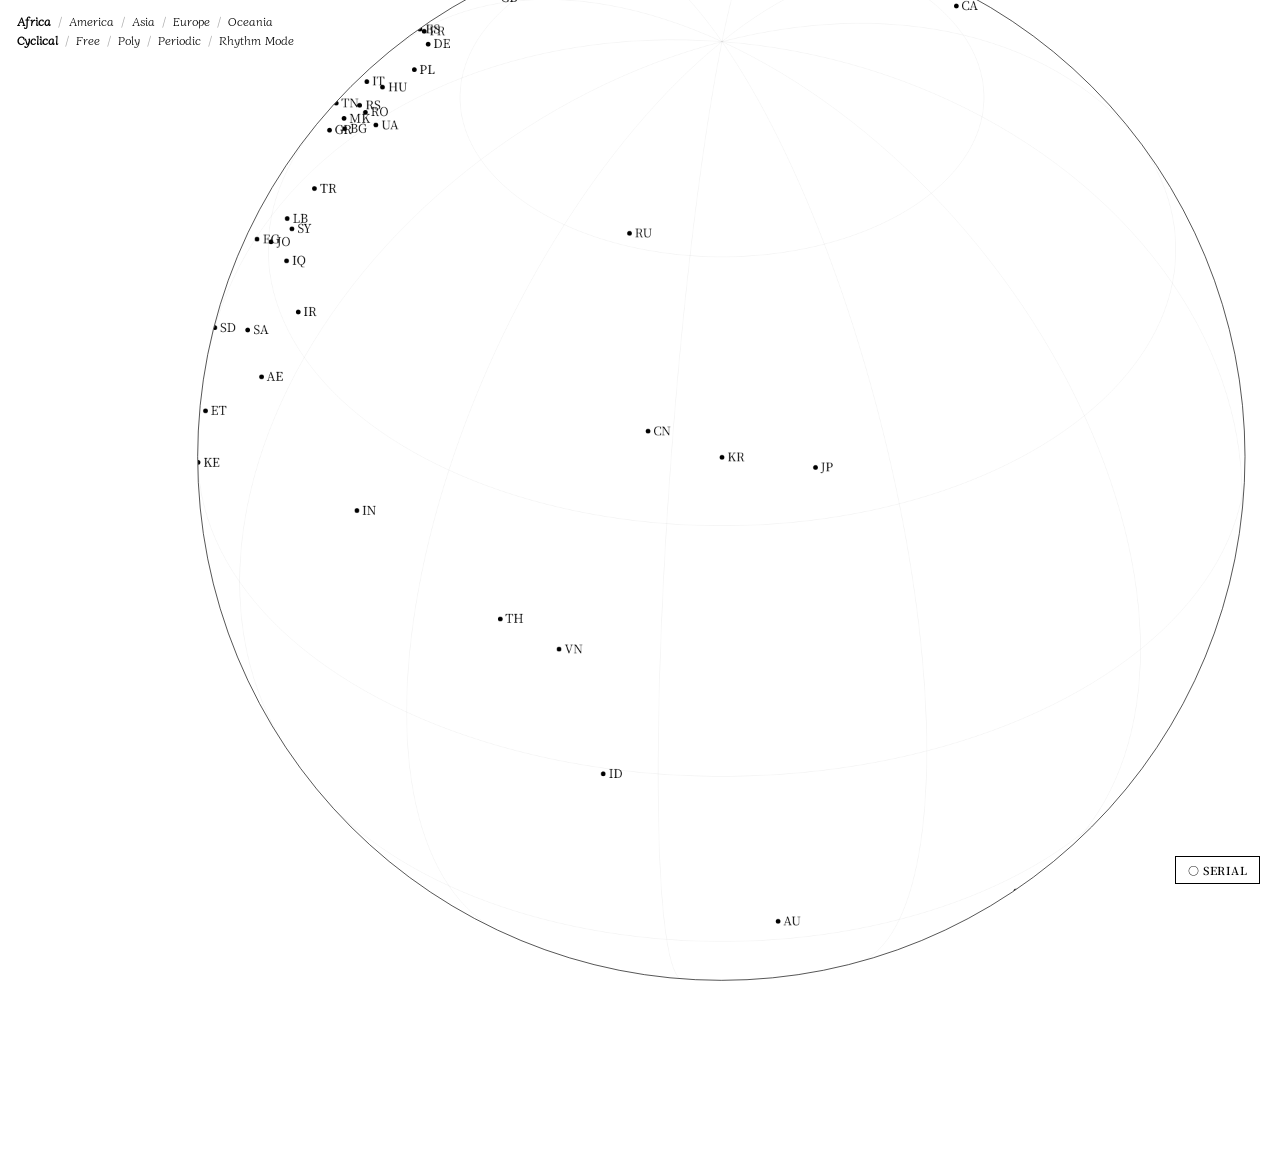
==== commit a7173621: "0613" ====
--- a/index.html
+++ b/index.html
@@ -6,10 +6,16 @@
 <title>Jangdan</title>
 <link rel="preconnect" href="https://fonts.googleapis.com">
 <link rel="preconnect" href="https://fonts.gstatic.com" crossorigin>
-<link href="https://fonts.googleapis.com/css2?family=Diphylleia&family=Noto+Serif+KR:wght@400;600&display=swap" rel="stylesheet">
+<link href="https://fonts.googleapis.com/css2?family=Diphylleia&family=Noto+Serif+KR:wght@400;500;600;700;800;900&family=Noto+Serif+Devanagari:wght@400;700&display=swap" rel="stylesheet">
+
+<!-- 공통 -->
 <link rel="stylesheet" href="styles/common.css">
-<link rel="stylesheet" href="styles/main.css">
+<link rel="stylesheet" href="styles/rhythm.css">
 <link rel="stylesheet" href="styles/world_list.css">
+
+<!-- 국가별 CSS (나라 추가 시 여기에 한 줄) -->
+<link rel="stylesheet" href="styles/1.jangdan.css">
+<link rel="stylesheet" href="styles/2.tala.css">
 </head>
 <body>
 
@@ -17,11 +23,18 @@
 <div id="app"></div>
 
 <script src="serial.js"></script>
-<script src="views/main.js"></script>
+
+<!-- 엔진 (반드시 configs보다 먼저 로드) -->
+<script src="views/rhythm.js"></script>
+
+<!-- 국가별 설정 (나라 추가 시 여기에 한 줄) -->
+<script src="views/configs/1.jangdan.js"></script>
+<script src="views/configs/2.tala.js"></script>
+
 <script src="views/world_list.js"></script>
+
 <script>
-  /* ── 진입점: 첫 뷰 마운트 ── */
-  showView('main');
+  showView('world_list');
 </script>
 </body>
 </html>
--- a/styles/common.css
+++ b/styles/common.css
@@ -11,7 +11,7 @@
 
 #serial-btn {
   position: fixed;
-  top: 16px; right: 20px;
+  bottom: 16px; right: 20px;
   background: none;
   border: 1px solid #000;
   padding: 5px 12px;
--- a/styles/rhythm.css
+++ b/styles/rhythm.css
@@ -0,0 +1,17 @@
+/* ── 모든 리듬 뷰 공통 ── */
+.rhythm-line {
+  transform: scaleY(0.5);
+  transform-origin: top left;
+  position: absolute;
+  top: 65px; left: 0;
+  width: 180px; height: 1px;
+  background: #000;
+}
+
+.translate-line {
+  transform: scaleY(0.5);
+  transform-origin: top left;
+  position: absolute;
+  left: 0; right: 0;
+  height: 1px; background: #000;
+}
--- a/styles/world_list.css
+++ b/styles/world_list.css
@@ -28,8 +28,10 @@
   opacity: 0; transition: opacity 0.15s;
 }
 
+/* 박자 정보 — 뷰포트 기준 left 17px 고정, top은 JS에서 뷰포트 좌표로 변환 */
 .point-feature {
-  position: absolute;
+  position: fixed;
+  left: 17px;
   font-family: "Diphylleia", serif;
   font-size: 21px; font-weight: 400; color: #000;
   line-height: normal; height: 30px; white-space: nowrap;
@@ -61,5 +63,5 @@
 }
 .filter-item:first-child { padding-left: 0; }
 .filter-item.active { font-weight: 700; }
-.filter-item.cursor { text-decoration: underline; text-underline-offset: 3px; }
+.filter-item.cursor { font-weight: 600; }
 .filter-sep { color: #aaa; padding: 0 1px; }
--- a/styles/1.jangdan.css
+++ b/styles/1.jangdan.css
@@ -0,0 +1,27 @@
+/* ── 1.jangdan 전용 ── */
+.screen.main-view {
+  font-family: "Noto Serif KR", serif;
+}
+
+.label-jangdan {
+  position: absolute;
+  top: 25px; left: 25px;
+  color: #000; font-size: 21px; font-weight: 600;
+  line-height: normal; letter-spacing: -0.48px; white-space: nowrap;
+}
+
+.label-gutgeori {
+  position: absolute;
+  top: 25px; right: 25px;
+  color: #000; font-size: 16px; font-weight: 600;
+  line-height: normal; white-space: nowrap;
+}
+
+.lyrics-block {
+  position: absolute;
+  top: 385px; left: 408px;
+  width: 570px; height: 205px;
+  color: #000; font-size: 18px; font-weight: 600;
+  line-height: 25.5px; overflow: hidden;
+}
+.lyrics-block p { white-space: nowrap; margin-bottom: 4px; }
--- a/styles/2.tala.css
+++ b/styles/2.tala.css
@@ -0,0 +1,37 @@
+.screen.tala-view {
+  font-family: "October Devanagari", "Noto Serif Devanagari", serif;
+}
+
+.label-tala {
+  position: absolute;
+  top: 25px; left: 25px;
+  color: #000; font-size: 21px; font-weight: 600;
+  font-family: "Noto Serif KR", serif;
+  line-height: normal; letter-spacing: -0.48px; white-space: nowrap;
+}
+
+.label-teental {
+  position: absolute;
+  top: 25px; right: 25px;
+  color: #000; font-size: 16px; font-weight: 600;
+  font-family: "Noto Serif KR", serif;
+  line-height: normal; white-space: nowrap;
+}
+
+.lyrics-block-tala {
+  position: absolute;
+  top: 350px; left: 408px;
+  width: 800px; height: 280px;
+  color: #000;
+  font-family: "October Devanagari", "Noto Serif Devanagari", serif;
+  font-size: 18px; font-weight: 400; line-height: 30px; overflow: hidden;
+}
+.lyrics-block-tala p { white-space: nowrap; margin-bottom: 0; }
+
+.translate-text {
+  position: absolute;
+  left: 408px;
+  color: #000;
+  font-family: "Source Han Serif K", "Noto Serif KR", serif;
+  font-size: 13px; font-weight: 500; line-height: 17px; white-space: nowrap;
+}
